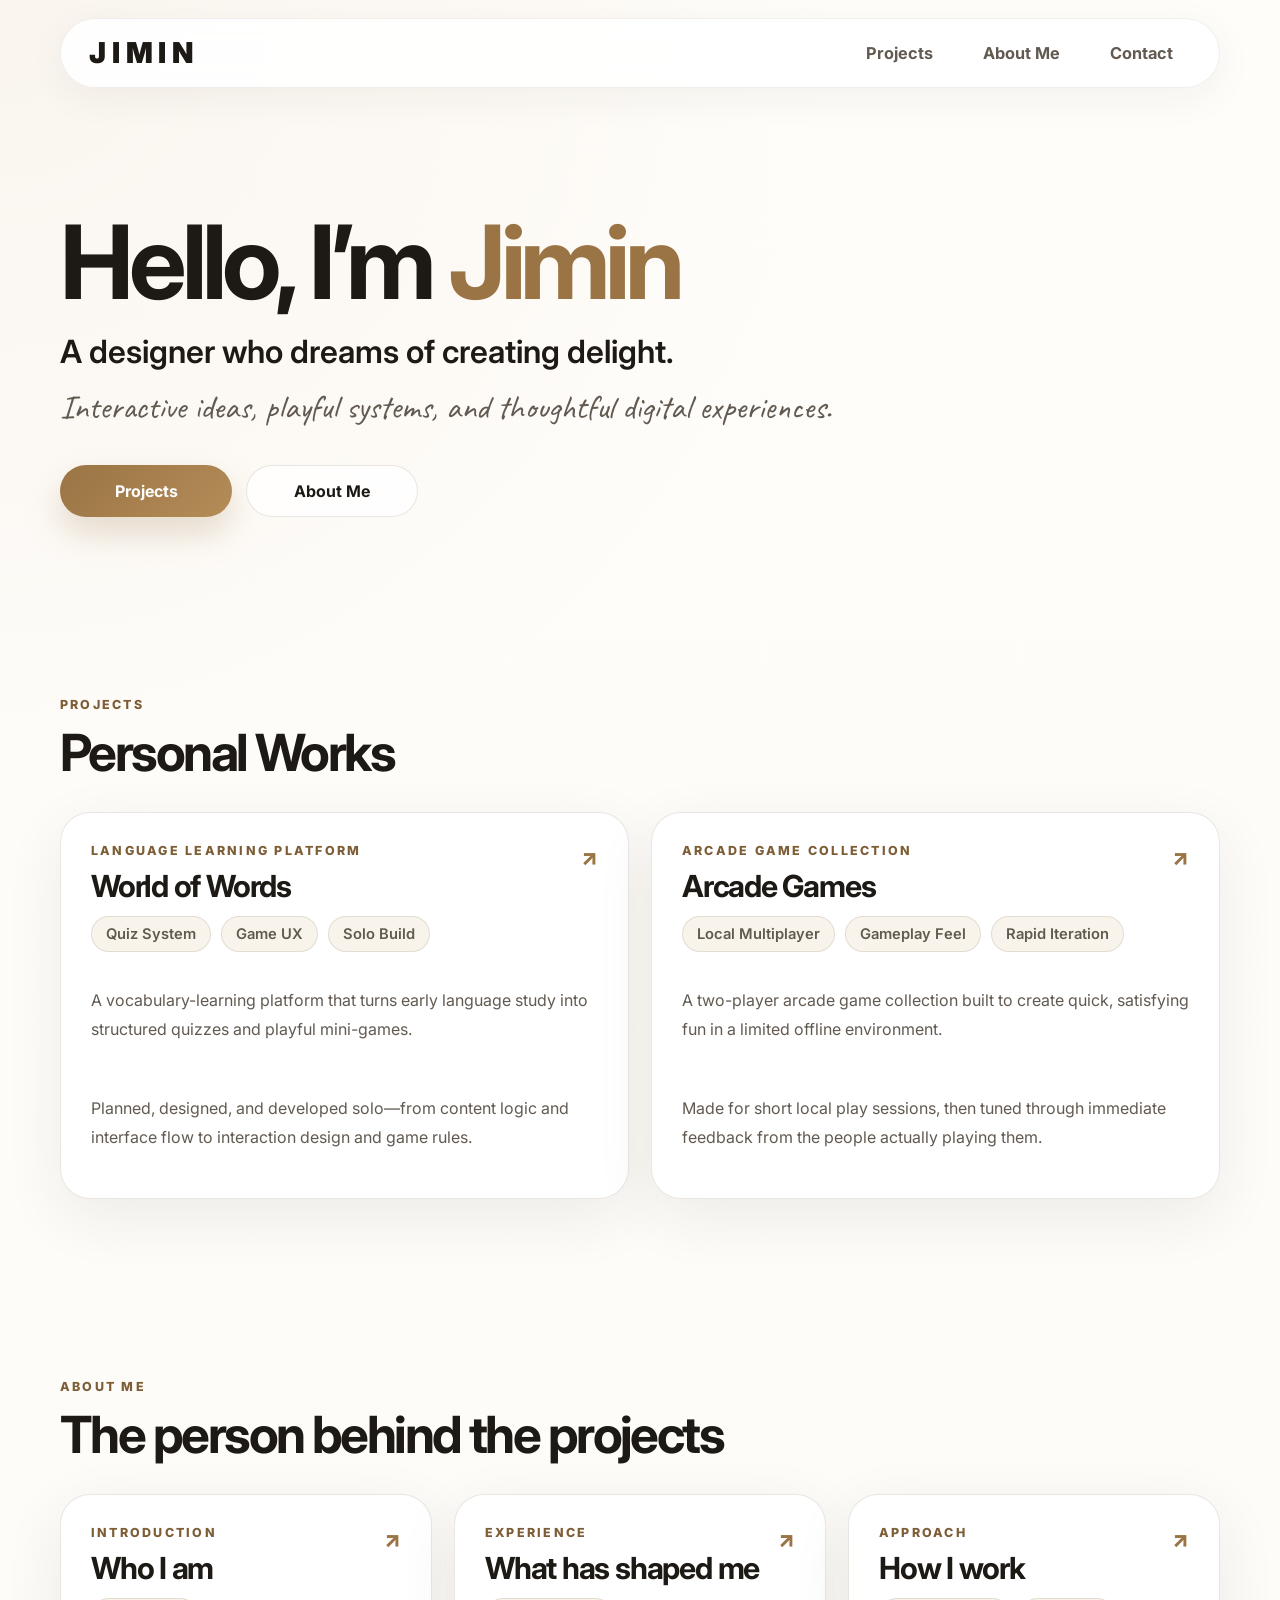
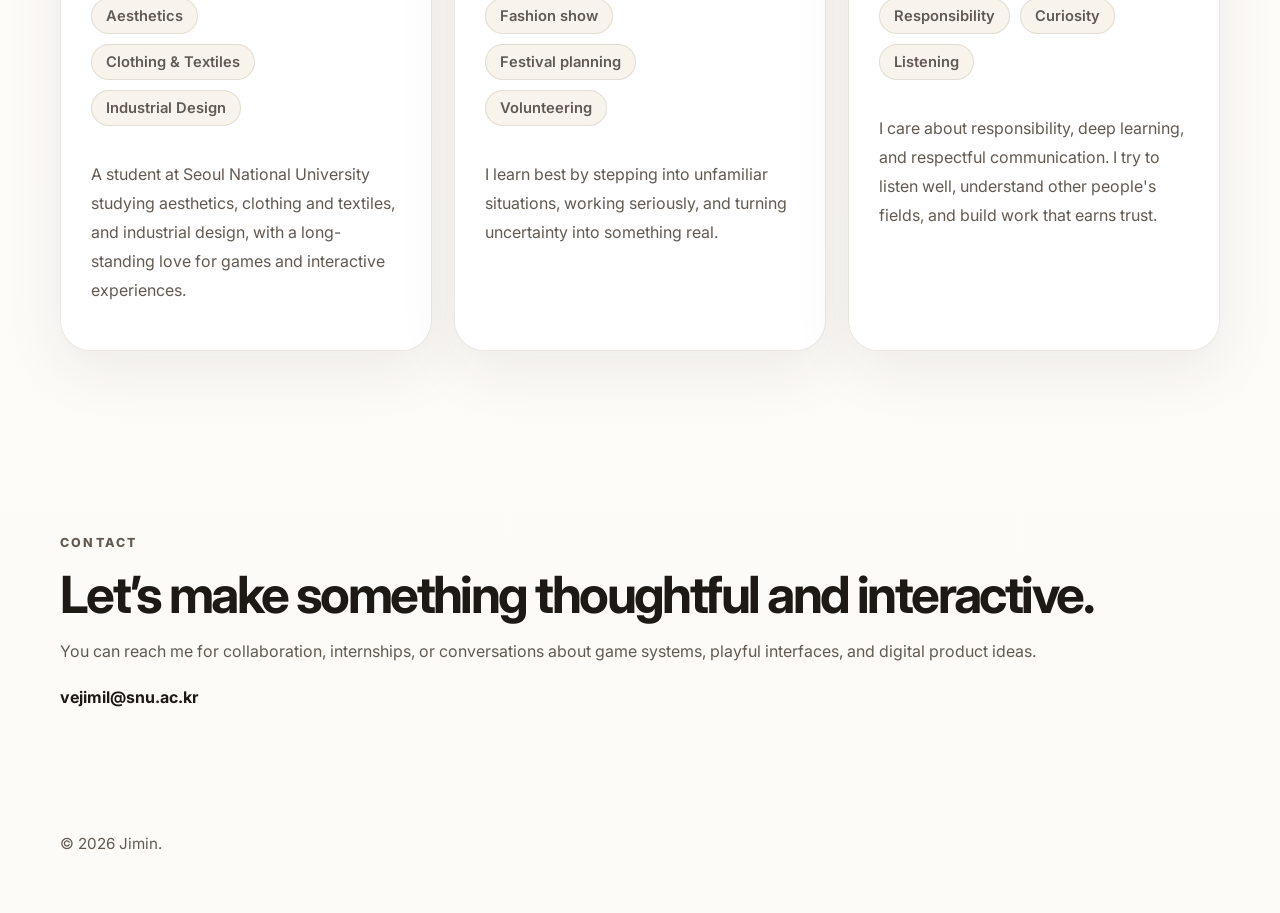
==== index.html @ 6d71c791 "UI 변경" ====
<!DOCTYPE html>
<html lang="en">
<head>
  <meta charset="UTF-8" />
  <meta name="viewport" content="width=device-width, initial-scale=1.0" />
  <title>Jimin — Portfolio</title>
  <meta
    name="description"
    content="Jimin's portfolio — interactive projects, arcade games, and thoughtful digital experiences."
  />
  <link rel="preconnect" href="https://fonts.googleapis.com">
  <link rel="preconnect" href="https://fonts.gstatic.com" crossorigin>
  <link href="https://fonts.googleapis.com/css2?family=Caveat:wght@500;700&family=Inter:wght@400;500;600;700;800;900&display=swap" rel="stylesheet">
  <link rel="stylesheet" href="style.css" />
</head>
<body data-page="home">
  <div class="page-shell">
    <header class="site-header">
      <a href="index.html" class="brand" aria-label="Go to home">
        <span class="brand-word">JIMIN</span>
      </a>

      <nav class="main-nav" aria-label="Primary navigation">
        <a href="#projects">Projects</a>
        <a href="#about">About Me</a>
        <a href="#contact">Contact</a>
      </nav>

      <button class="menu-toggle" type="button" aria-expanded="false" aria-label="Open menu">
        <span></span><span></span><span></span>
      </button>
    </header>

    <main>
      <section class="hero section reveal">
        <h1>Hello, I’m <span class="name-accent">Jimin</span></h1>
        <p class="hero-role">A designer who dreams of creating delight.</p>
        <p class="hero-script">Interactive ideas, playful systems, and thoughtful digital experiences.</p>

        <div class="hero-actions">
          <a class="btn btn-primary" href="#projects">Projects</a>
          <a class="btn btn-secondary" href="about.html">About Me</a>
        </div>
      </section>

      <section id="projects" class="section reveal">
        <div class="section-head compact-head">
          <div>
            <p class="section-label">PROJECTS</p>
            <h2>Personal Works</h2>
          </div>
        </div>

        <div id="projects-grid" class="projects-grid" aria-live="polite"></div>
      </section>

      <section id="about" class="section reveal">
        <div class="section-head compact-head">
          <div>
            <p class="section-label">ABOUT ME</p>
            <h2>The person behind the projects</h2>
          </div>
        </div>

        <div id="about-preview" class="about-preview" aria-live="polite"></div>

      </section>

      <section id="contact" class="section contact-section reveal">
        <p class="section-label">CONTACT</p>
        <h2>Let’s make something thoughtful and interactive.</h2>
        <p>
          You can reach me for collaboration, internships, or conversations about game systems,
          playful interfaces, and digital product ideas.
        </p>
        <div class="contact-links">
          <a href="mailto:your-email@example.com">vejimil@snu.ac.kr</a>
        </div>
      </section>
    </main>

    <footer class="site-footer">
      <p>© <span id="year"></span> Jimin.</p>
    </footer>
  </div>

  <script src="script.js"></script>
</body>
</html>
---- style.css ----
:root {
  --bg: #fcfbf8;
  --panel: #ffffff;
  --panel-soft: #f8f4ec;
  --text: #1d1a16;
  --muted: #625a51;
  --line: rgba(72, 55, 31, 0.12);
  --line-strong: rgba(72, 55, 31, 0.2);
  --accent: #9a7444;
  --accent-deep: #7d5d35;
  --accent-soft: #e9dcc7;
  --shadow: 0 18px 60px rgba(48, 36, 20, 0.08);
  --radius-lg: 28px;
  --radius-md: 20px;
  --radius-sm: 14px;
  --max-width: 1160px;
}

* {
  box-sizing: border-box;
}

html {
  scroll-behavior: smooth;
}

body {
  margin: 0;
  font-family: "Inter", system-ui, -apple-system, BlinkMacSystemFont, "Segoe UI", sans-serif;
  background:
    radial-gradient(circle at top left, rgba(187, 150, 98, 0.08), transparent 30%),
    linear-gradient(180deg, #fffdfa 0%, var(--bg) 100%);
  color: var(--text);
}

body.menu-open {
  overflow: hidden;
}

img {
  max-width: 100%;
  display: block;
}

button,
a {
  -webkit-tap-highlight-color: transparent;
}

.page-shell {
  width: min(calc(100% - 32px), var(--max-width));
  margin: 0 auto;
}

.site-header {
  position: sticky;
  top: 14px;
  z-index: 30;
  display: flex;
  align-items: center;
  justify-content: space-between;
  gap: 24px;
  margin-top: 18px;
  padding: 12px 28px;
  border: 1px solid rgba(72, 55, 31, 0.08);
  border-radius: 999px;
  background: rgba(255, 255, 255, 0.88);
  backdrop-filter: blur(14px);
  box-shadow: 0 10px 40px rgba(40, 31, 20, 0.05);
}

.brand,
.main-nav a,
.contact-links a,
.btn,
.project-card,
.text-link {
  text-decoration: none;
}

.brand {
  position: relative;
  display: inline-flex;
  align-items: center;
  color: var(--text);
}

.brand-word {
  position: relative;
  display: inline-block;
  font-size: clamp(1.42rem, 2.25vw, 1.92rem);
  font-weight: 900;
  letter-spacing: 0.2em;
  line-height: 1;
}


.main-nav {
  display: flex;
  gap: 14px;
}

.main-nav a {
  padding: 12px 18px;
  border-radius: 999px;
  color: var(--muted);
  font-size: 1.02rem;
  font-weight: 700;
  transition: color 0.2s ease, background 0.2s ease, transform 0.2s ease;
}

.main-nav a:hover,
.main-nav a:focus-visible,
.contact-links a:hover,
.contact-links a:focus-visible,
.text-link:hover,
.text-link:focus-visible {
  color: var(--accent-deep);
}

.main-nav a:hover,
.main-nav a:focus-visible {
  background: rgba(233, 220, 199, 0.45);
  transform: translateY(-1px);
}

.menu-toggle {
  display: none;
  border: 0;
  background: transparent;
  padding: 0;
  cursor: pointer;
}

.menu-toggle span {
  display: block;
  width: 24px;
  height: 2px;
  background: var(--text);
  margin: 5px 0;
  border-radius: 999px;
}

.section {
  padding: 84px 0;
}

.hero {
  padding-top: 108px;
}

.section-label,
.detail-kicker,
.card-label,
.preview-label,
.section-chip {
  color: var(--accent-deep);
  font-size: 0.78rem;
  font-weight: 800;
  letter-spacing: 0.18em;
  text-transform: uppercase;
}

.hero h1,
.section h2,
.detail-hero h1 {
  margin: 14px 0 0;
  line-height: 1.02;
  letter-spacing: -0.05em;
}

.hero h1,
.detail-hero h1 {
  max-width: 980px;
  font-size: clamp(3.8rem, 8vw, 7rem);
}

.name-accent {
  color: var(--accent);
}

.hero-role,
.detail-subtitle {
  margin: 18px 0 0;
  font-size: clamp(1.3rem, 2.7vw, 2rem);
  font-weight: 600;
  color: var(--text);
}

.hero-script {
  max-width: 780px;
  margin: 14px 0 0;
  color: var(--muted);
  font-family: "Caveat", cursive;
  font-size: clamp(1.5rem, 3vw, 2.1rem);
  line-height: 1.35;
}

.hero-actions,
.section-actions,
.detail-actions {
  display: flex;
  flex-wrap: wrap;
  gap: 14px;
  margin-top: 34px;
}

.btn,
.project-card {
  transition: transform 0.18s ease, box-shadow 0.18s ease, border-color 0.18s ease, background 0.18s ease;
}

.btn {
  display: inline-flex;
  align-items: center;
  justify-content: center;
  min-width: 172px;
  padding: 15px 22px;
  border-radius: 999px;
  font-weight: 700;
}

.btn:hover,
.btn:focus-visible,
.project-card:hover,
.project-card:focus-visible {
  transform: translateY(-2px);
}

.btn-primary {
  color: #fff;
  background: linear-gradient(135deg, var(--accent) 0%, #b48c58 100%);
  box-shadow: 0 16px 34px rgba(154, 116, 68, 0.24);
}

.btn-secondary {
  color: var(--text);
  background: rgba(255, 255, 255, 0.8);
  border: 1px solid var(--line);
}

.section-head {
  display: grid;
  grid-template-columns: minmax(0, 1.1fr) minmax(280px, 0.9fr);
  gap: 28px;
  align-items: end;
  margin-bottom: 34px;
}

.compact-head {
  grid-template-columns: 1fr;
}

.about-head {
  margin-bottom: 24px;
}

.section h2 {
  font-size: clamp(2rem, 4vw, 3.4rem);
}

.section-summary,
.contact-section p,
.project-copy,
.project-caption,
.preview-copy,
.detail-summary,
.detail-block p,
.detail-block li,
.detail-intro,
.note-text {
  color: var(--muted);
  line-height: 1.8;
}

.projects-grid {
  display: grid;
  grid-template-columns: repeat(2, minmax(0, 1fr));
  gap: 22px;
}

.project-card {
  display: flex;
  flex-direction: column;
  gap: 18px;
  padding: 30px;
  border: 1px solid var(--line);
  border-radius: 30px;
  background: rgba(255, 255, 255, 0.9);
  color: inherit;
  box-shadow: var(--shadow);
}

.project-card:hover,
.project-card:focus-visible {
  border-color: rgba(154, 116, 68, 0.32);
  box-shadow: 0 20px 46px rgba(48, 36, 20, 0.1);
}

.about-card {
  min-height: 100%;
}

.card-top,
.preview-card-top {
  display: flex;
  align-items: flex-start;
  justify-content: space-between;
  gap: 16px;
}

.card-heading {
  display: grid;
  gap: 10px;
}

.project-card h3,
.preview-card h3,
.detail-block h2,
.detail-block h3,
.info-panel h3,
.empty-state h2 {
  margin: 0;
}

.project-card h3,
.preview-card h3 {
  font-size: 1.9rem;
  letter-spacing: -0.04em;
}

.card-arrow {
  flex-shrink: 0;
  color: var(--accent);
  font-size: 1.4rem;
  font-weight: 800;
}

.project-meta,
.project-tags,
.preview-points,
.detail-tags,
.link-row {
  display: flex;
  flex-wrap: wrap;
  gap: 10px;
}

.project-meta-inline {
  margin-top: 2px;
}

.project-meta span,
.project-tags span,
.detail-tags span,
.section-chip {
  display: inline-flex;
  align-items: center;
  min-height: 34px;
  padding: 8px 14px;
  border-radius: 999px;
  border: 1px solid var(--line);
  background: var(--panel-soft);
  font-size: 0.92rem;
  font-weight: 600;
  color: var(--muted);
}

.about-preview {
  display: grid;
  grid-template-columns: repeat(3, minmax(0, 1fr));
  gap: 22px;
}

.preview-card,
.detail-block,
.info-panel,
.empty-state {
  border: 1px solid var(--line);
  border-radius: 26px;
  background: rgba(255, 255, 255, 0.9);
  box-shadow: var(--shadow);
}

.preview-card {
  padding: 26px;
}

.preview-card h3 {
  margin-top: 10px;
  font-size: 1.3rem;
  letter-spacing: -0.03em;
}

.preview-points {
  margin-top: 18px;
}

.contact-section {
  padding-bottom: 112px;
}

.contact-links {
  display: flex;
  flex-wrap: wrap;
  gap: 20px;
  margin-top: 22px;
}

.contact-links a,
.text-link {
  font-weight: 700;
  color: var(--text);
}

.site-footer {
  padding: 0 0 44px;
  color: var(--muted);
  font-size: 0.95rem;
}

.detail-page-root {
  padding: 54px 0 112px;
}

.back-link {
  display: inline-flex;
  align-items: center;
  gap: 8px;
  color: var(--muted);
  font-weight: 700;
  text-decoration: none;
}

.detail-page {
  display: grid;
  gap: 30px;
}

.detail-hero {
  display: grid;
  gap: 16px;
  padding-top: 18px;
}

.detail-summary {
  max-width: 860px;
  margin: 0;
  font-size: 1.05rem;
}

.detail-layout {
  display: grid;
  grid-template-columns: minmax(0, 1.2fr) minmax(280px, 0.8fr);
  gap: 24px;
  align-items: start;
}

.detail-content {
  display: grid;
  gap: 20px;
}

.detail-block,
.info-panel,
.empty-state {
  padding: 28px;
}

.detail-block h2,
.info-panel h3,
.empty-state h2 {
  font-size: 1.45rem;
  letter-spacing: -0.03em;
  margin-bottom: 14px;
}

.detail-block ul,
.info-panel ul {
  margin: 0;
  padding-left: 20px;
}

.detail-block li,
.info-panel li {
  margin-top: 10px;
}

.info-stack {
  display: grid;
  gap: 18px;
}

.link-row a {
  display: inline-flex;
  align-items: center;
  justify-content: center;
  min-height: 42px;
  padding: 10px 16px;
  border-radius: 999px;
  background: var(--panel-soft);
  border: 1px solid var(--line);
  color: var(--text);
  font-weight: 700;
  text-decoration: none;
}

.link-row a:hover,
.link-row a:focus-visible {
  border-color: rgba(154, 116, 68, 0.32);
  color: var(--accent-deep);
}

.media-grid {
  display: grid;
  grid-template-columns: repeat(2, minmax(0, 1fr));
  gap: 18px;
}

.media-card {
  margin: 0;
  overflow: hidden;
  border: 1px solid var(--line);
  border-radius: 22px;
  background: rgba(255, 255, 255, 0.95);
}

.media-card img {
  display: block;
  width: 100%;
  aspect-ratio: 16 / 9;
  object-fit: cover;
}

.media-card.is-portrait img {
  aspect-ratio: auto;
  height: auto;
  object-fit: cover;
  background: transparent;
}

.media-copy {
  padding: 16px 18px 18px;
}

.media-copy h4 {
  margin: 0;
  font-size: 1.02rem;
  letter-spacing: -0.02em;
}

.media-copy p {
  margin: 8px 0 0;
  color: var(--muted);
  line-height: 1.7;
}

.reveal {
  opacity: 0;
  transform: translateY(24px);
  transition: opacity 0.6s ease, transform 0.6s ease;
}

.reveal.is-visible {
  opacity: 1;
  transform: translateY(0);
}

@media (max-width: 900px) {
  .section-head,
  .detail-layout,
  .about-preview,
  .projects-grid,
  .media-grid {
    grid-template-columns: 1fr;
  }
}

@media (max-width: 760px) {
  .page-shell {
    width: min(calc(100% - 20px), var(--max-width));
  }

  .site-header {
    padding: 15px 20px;
    gap: 12px;
  }

  .menu-toggle {
    display: inline-block;
  }

  .main-nav {
    position: absolute;
    left: 0;
    right: 0;
    top: calc(100% + 10px);
    display: none;
    flex-direction: column;
    gap: 6px;
    padding: 14px;
    border-radius: 22px;
    border: 1px solid var(--line);
    background: rgba(255, 255, 255, 0.98);
    box-shadow: var(--shadow);
  }

  .main-nav.is-open {
    display: flex;
  }

  .main-nav a {
    width: 100%;
    padding: 12px 14px;
  }

  .section {
    padding: 64px 0;
  }

  .hero {
    padding-top: 82px;
  }

  .project-card,
  .preview-card,
  .detail-block,
  .info-panel,
  .empty-state {
    padding: 22px;
    border-radius: 22px;
  }

  .hero-actions,
  .section-actions,
  .detail-actions,
  .contact-links {
    flex-direction: column;
    align-items: stretch;
  }

  .btn {
    width: 100%;
  }

  .brand-word {
    letter-spacing: 0.16em;
  }
}


.section-media {
  margin: 18px 0 18px;
  overflow: hidden;
  border: 1px solid var(--line);
  border-radius: 20px;
  background: #0f0f0f;
}

.section-video {
  display: block;
  width: 100%;
  height: auto;
  object-fit: contain;
  background: #000;
}

.section-actions-inline {
  display: flex;
  flex-wrap: wrap;
  gap: 12px;
  margin-top: 20px;
}

.game-page {
  padding: 32px 0 84px;
}

.game-page-shell {
  display: grid;
  gap: 24px;
}

.game-topbar {
  display: flex;
  flex-wrap: wrap;
  align-items: center;
  justify-content: space-between;
  gap: 18px;
  padding: 24px 28px;
  border: 1px solid var(--line);
  border-radius: var(--radius-lg);
  background: rgba(255, 255, 255, 0.9);
  box-shadow: var(--shadow);
}

.game-kicker {
  display: block;
  margin-bottom: 8px;
  color: var(--accent-deep);
  font-size: 0.78rem;
  font-weight: 800;
  letter-spacing: 0.18em;
  text-transform: uppercase;
}

.game-topbar h1 {
  margin: 0;
  font-size: clamp(2.2rem, 4vw, 3.4rem);
  line-height: 1;
  letter-spacing: -0.04em;
}

.game-topbar p {
  max-width: 680px;
  margin: 10px 0 0;
  color: var(--muted);
}

.game-actions {
  display: flex;
  flex-wrap: wrap;
  gap: 12px;
}

.game-layout {
  display: grid;
  grid-template-columns: minmax(0, 1.45fr) minmax(280px, 0.55fr);
  gap: 24px;
  align-items: start;
}

.game-canvas-card,
.game-info-card {
  padding: 22px;
  border: 1px solid var(--line);
  border-radius: var(--radius-lg);
  background: rgba(255, 255, 255, 0.92);
  box-shadow: var(--shadow);
}

.game-canvas-wrap {
  overflow: hidden;
  border-radius: 22px;
  background: #08090c;
}

.game-canvas {
  display: block;
  width: 100%;
  height: auto;
  background: #08090c;
}

.game-subtitle {
  margin: 0 0 14px;
  color: var(--muted);
}

.game-info-card h2,
.game-canvas-card h2 {
  margin: 0 0 16px;
  font-size: 1.15rem;
}

.game-info-card h3 {
  margin: 22px 0 10px;
  font-size: 0.95rem;
}

.game-info-card p,
.game-info-card li,
.game-note {
  color: var(--muted);
}

.game-info-card ul {
  margin: 0;
  padding-left: 18px;
}

.control-grid {
  display: grid;
  gap: 12px;
}

.control-card {
  padding: 14px 16px;
  border: 1px solid var(--line);
  border-radius: var(--radius-md);
  background: var(--panel-soft);
}

.control-card strong {
  display: block;
  margin-bottom: 6px;
}

.control-card p {
  margin: 0;
}

.game-note {
  margin: 16px 0 0;
  line-height: 1.65;
}

.inline-key {
  display: inline-flex;
  align-items: center;
  justify-content: center;
  min-width: 34px;
  padding: 6px 10px;
  border: 1px solid var(--line-strong);
  border-bottom-width: 3px;
  border-radius: 12px;
  background: #fff;
  color: var(--text);
  font-size: 0.88rem;
  font-weight: 800;
}

@media (max-width: 980px) {
  .game-layout {
    grid-template-columns: 1fr;
  }
}

@media (max-width: 720px) {
  .game-topbar,
  .game-canvas-card,
  .game-info-card {
    padding: 18px;
    border-radius: 22px;
  }

  .game-actions {
    width: 100%;
  }

  .game-actions .btn {
    flex: 1 1 180px;
  }
}
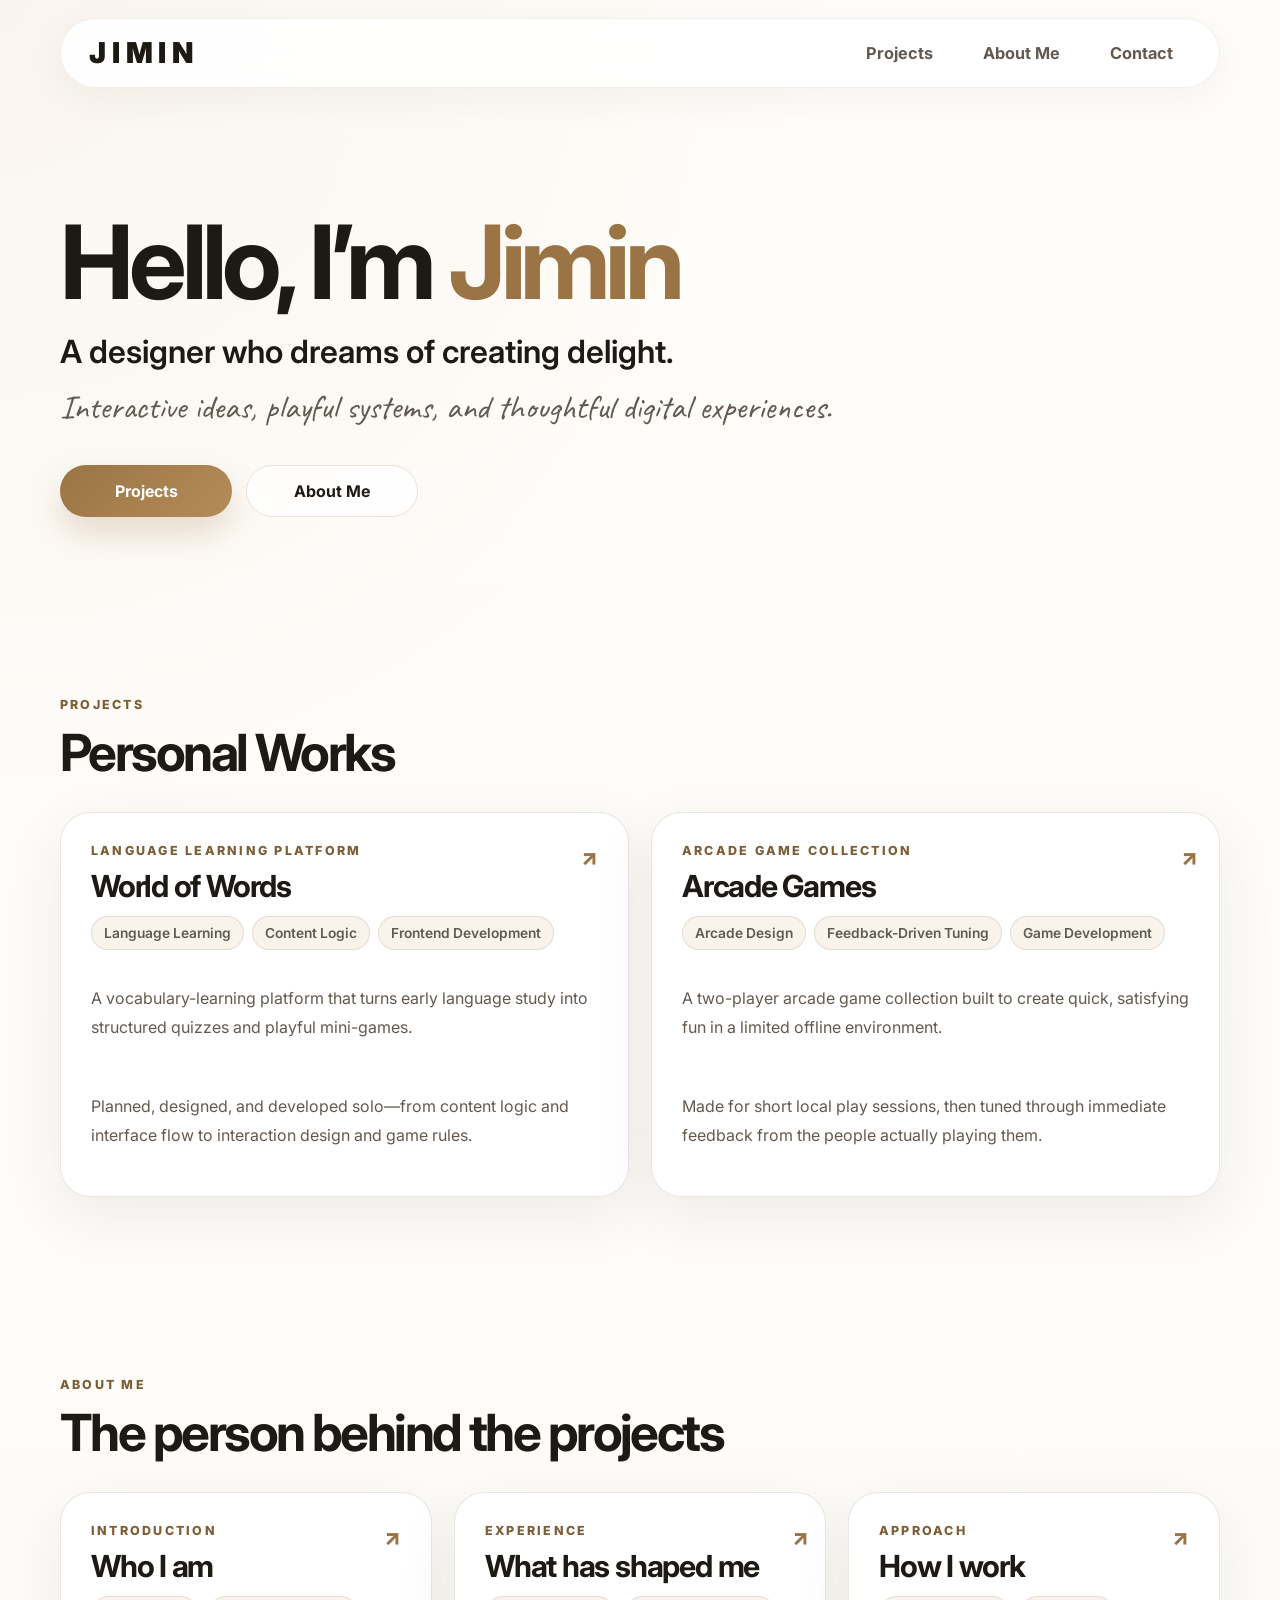
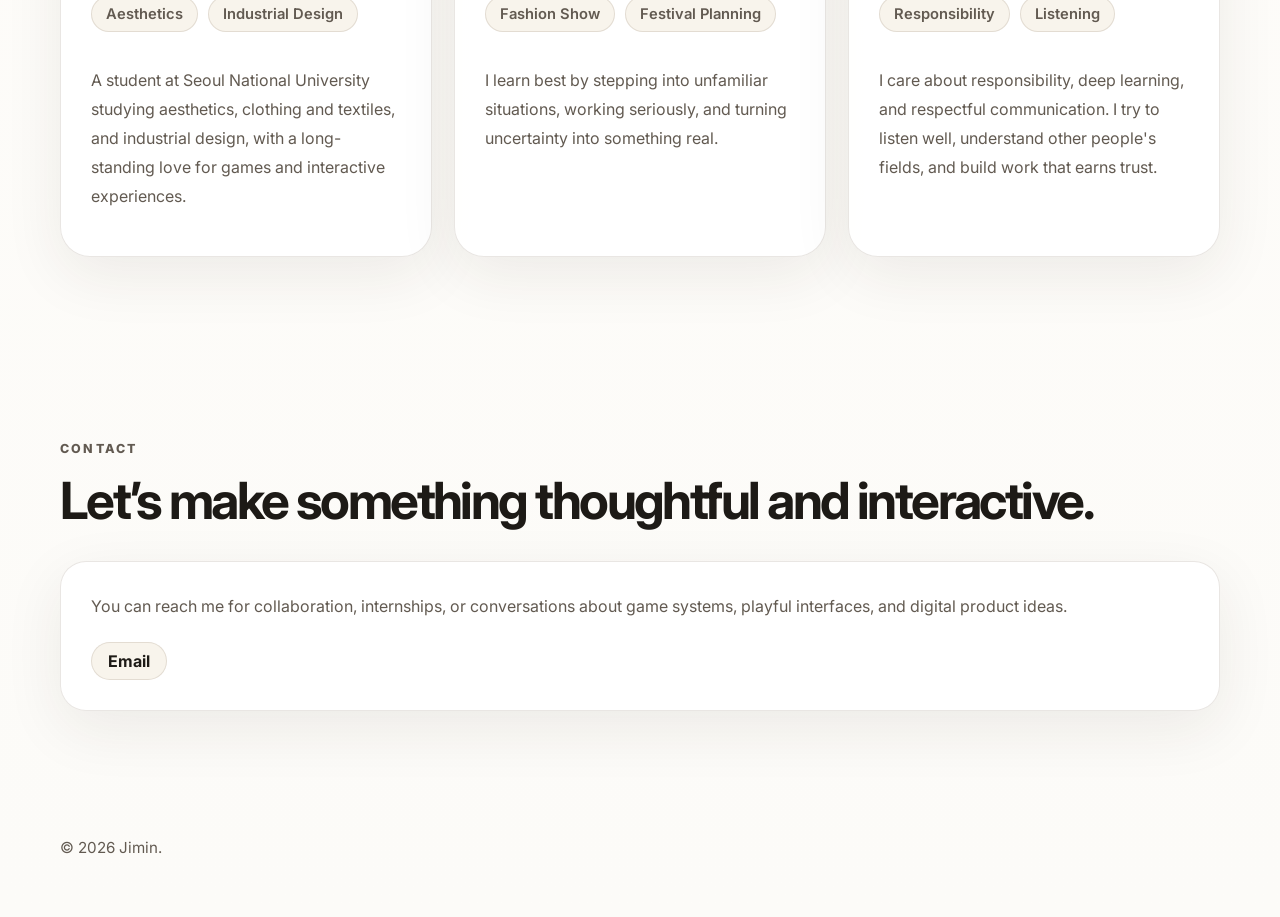
==== commit bf394cce: "ㅕㅑ 럍" ====
--- a/index.html
+++ b/index.html
@@ -67,14 +67,21 @@
       </section>
 
       <section id="contact" class="section contact-section reveal">
-        <p class="section-label">CONTACT</p>
-        <h2>Let’s make something thoughtful and interactive.</h2>
-        <p>
-          You can reach me for collaboration, internships, or conversations about game systems,
-          playful interfaces, and digital product ideas.
-        </p>
-        <div class="contact-links">
-          <a href="mailto:your-email@example.com">vejimil@snu.ac.kr</a>
+        <div class="section-head compact-head">
+          <div>
+            <p class="section-label">CONTACT</p>
+            <h2>Let’s make something thoughtful and interactive.</h2>
+          </div>
+        </div>
+
+        <div class="contact-card">
+          <p>
+            You can reach me for collaboration, internships, or conversations about game systems,
+            playful interfaces, and digital product ideas.
+          </p>
+          <div class="contact-links project-meta">
+            <a class="contact-chip" href="mailto:vejimil@snu.ac.kr" aria-label="Email Jimin">Email</a>
+          </div>
         </div>
       </section>
     </main>
--- a/style.css
+++ b/style.css
@@ -350,6 +350,25 @@
   margin-top: 2px;
 }
 
+.project-card:not(.about-card) .project-meta-inline {
+  flex-wrap: nowrap;
+  gap: 8px;
+}
+
+.project-card:not(.about-card) .project-meta-inline span {
+  white-space: nowrap;
+  padding-inline: 12px;
+  font-size: 0.86rem;
+}
+
+.about-card .project-meta-inline {
+  flex-wrap: nowrap;
+}
+
+.about-card .project-meta-inline span {
+  white-space: nowrap;
+}
+
 .project-meta span,
 .project-tags span,
 .detail-tags span,
@@ -375,7 +394,8 @@
 .preview-card,
 .detail-block,
 .info-panel,
-.empty-state {
+.empty-state,
+.contact-card {
   border: 1px solid var(--line);
   border-radius: 26px;
   background: rgba(255, 255, 255, 0.9);
@@ -400,10 +420,18 @@
   padding-bottom: 112px;
 }
 
+.contact-card {
+  padding: 30px;
+}
+
+.contact-card p {
+  margin: 0;
+}
+
 .contact-links {
   display: flex;
   flex-wrap: wrap;
-  gap: 20px;
+  gap: 12px;
   margin-top: 22px;
 }
 
@@ -411,6 +439,27 @@
 .text-link {
   font-weight: 700;
   color: var(--text);
+}
+
+.contact-chip {
+  display: inline-flex;
+  align-items: center;
+  justify-content: center;
+  min-height: 34px;
+  padding: 8px 16px;
+  border-radius: 999px;
+  border: 1px solid var(--line);
+  background: var(--panel-soft);
+  color: var(--muted);
+  transition: transform 0.18s ease, border-color 0.18s ease, background 0.18s ease, color 0.18s ease;
+}
+
+.contact-chip:hover,
+.contact-chip:focus-visible {
+  transform: translateY(-1px);
+  border-color: rgba(154, 116, 68, 0.26);
+  background: rgba(233, 220, 199, 0.6);
+  color: var(--accent-deep);
 }
 
 .site-footer {
@@ -626,7 +675,8 @@
   .preview-card,
   .detail-block,
   .info-panel,
-  .empty-state {
+  .empty-state,
+  .contact-card {
     padding: 22px;
     border-radius: 22px;
   }
@@ -645,6 +695,14 @@
 
   .brand-word {
     letter-spacing: 0.16em;
+  }
+
+  .project-card:not(.about-card) .project-meta-inline {
+    flex-wrap: wrap;
+  }
+
+  .about-card .project-meta-inline {
+    flex-wrap: wrap;
   }
 }
 
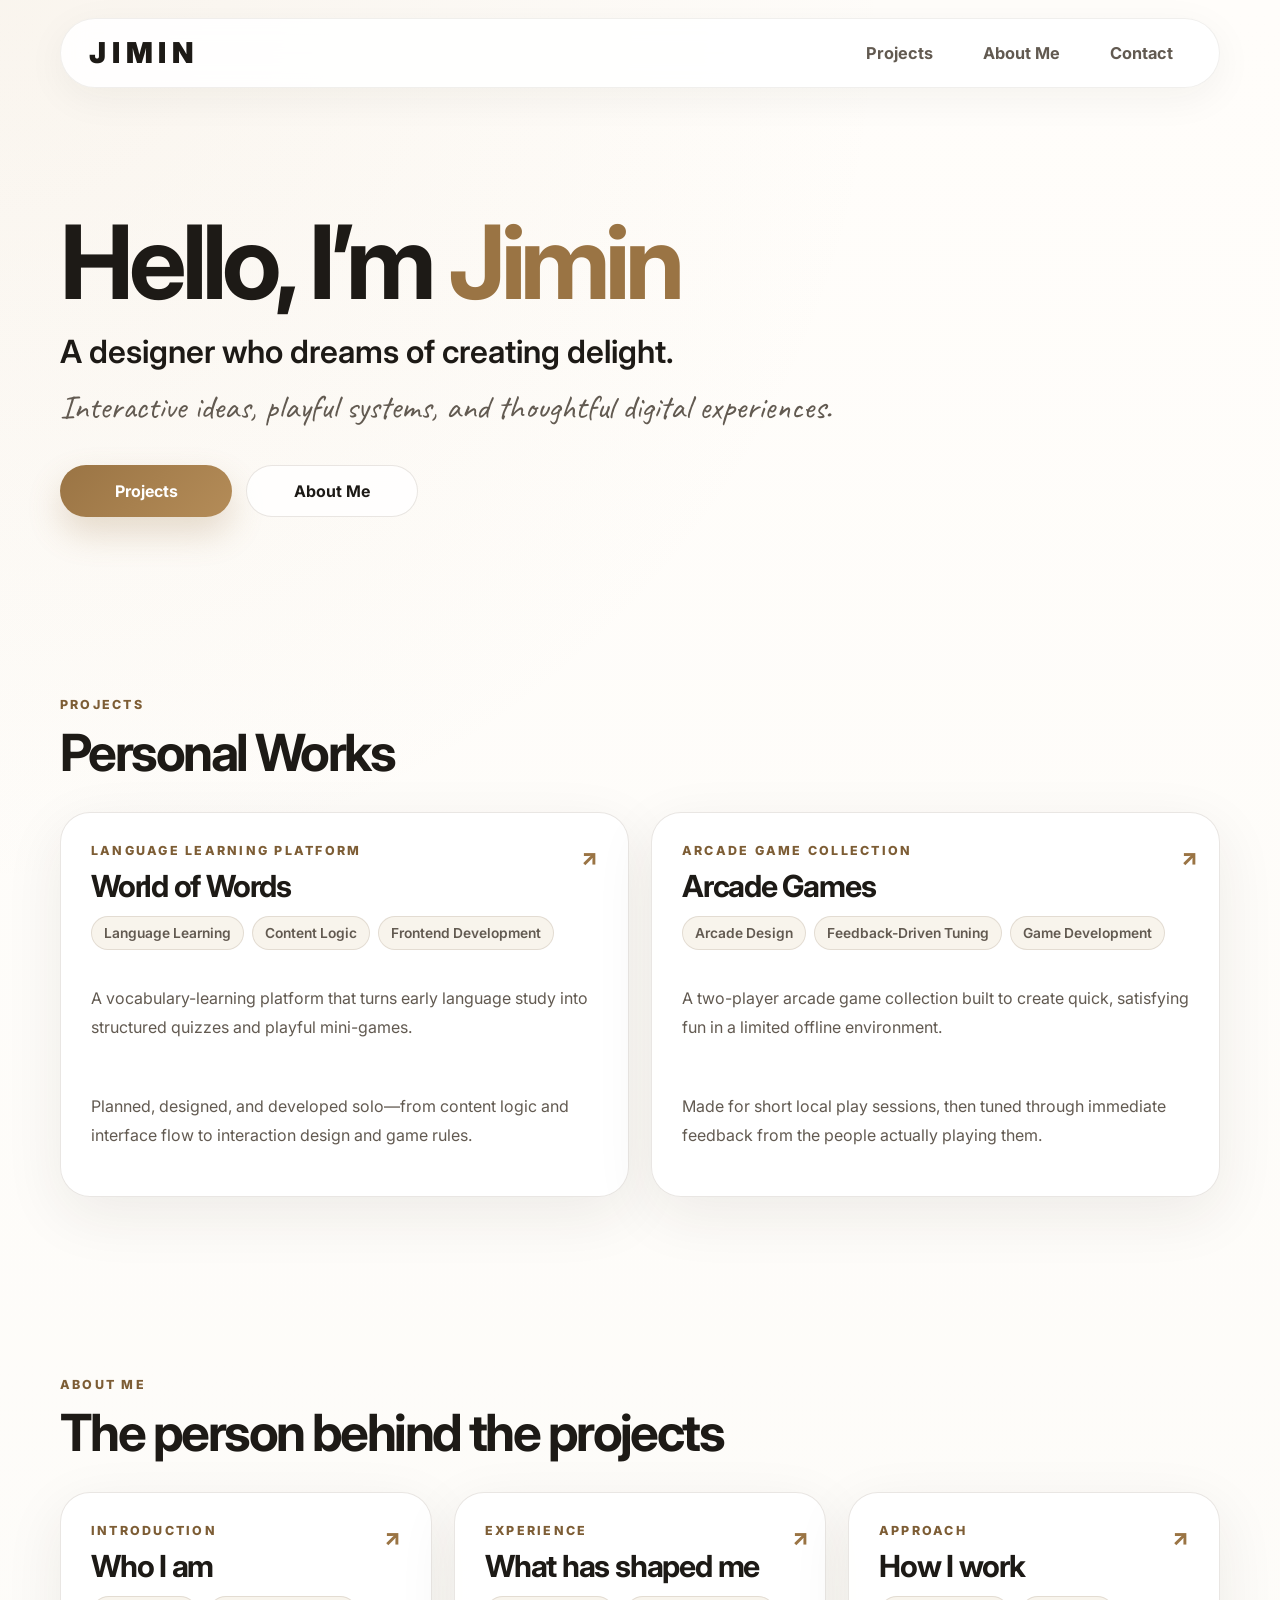
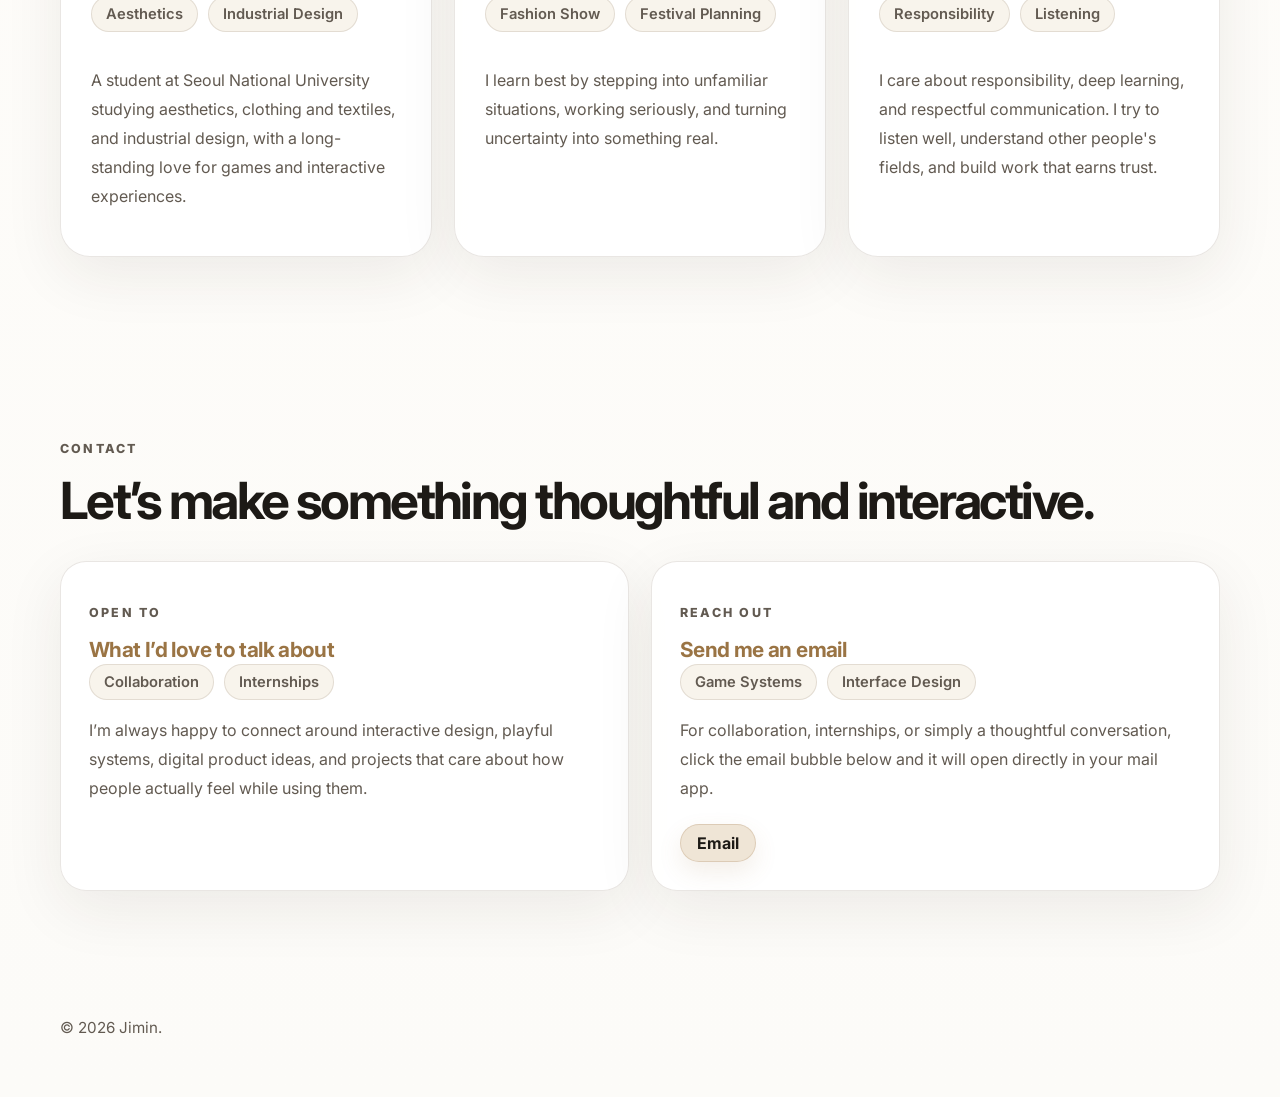
==== commit 5814caa0: "contact 수정" ====
--- a/index.html
+++ b/index.html
@@ -74,14 +74,41 @@
           </div>
         </div>
 
-        <div class="contact-card">
-          <p>
-            You can reach me for collaboration, internships, or conversations about game systems,
-            playful interfaces, and digital product ideas.
-          </p>
-          <div class="contact-links project-meta">
-            <a class="contact-chip" href="mailto:vejimil@snu.ac.kr" aria-label="Email Jimin">Email</a>
-          </div>
+        <div class="contact-grid">
+          <article class="preview-card contact-panel">
+            <div class="preview-card-top">
+              <div>
+                <p class="preview-label">Open To</p>
+                <h3>What I’d love to talk about</h3>
+              </div>
+            </div>
+            <div class="project-meta contact-meta-row">
+              <span>Collaboration</span>
+              <span>Internships</span>
+            </div>
+            <p class="preview-copy">
+              I’m always happy to connect around interactive design, playful systems, digital product ideas, and projects that care about how people actually feel while using them.
+            </p>
+          </article>
+
+          <article class="preview-card contact-panel">
+            <div class="preview-card-top">
+              <div>
+                <p class="preview-label">Reach Out</p>
+                <h3>Send me an email</h3>
+              </div>
+            </div>
+            <div class="project-meta contact-meta-row">
+              <span>Game Systems</span>
+              <span>Interface Design</span>
+            </div>
+            <p class="preview-copy">
+              For collaboration, internships, or simply a thoughtful conversation, click the email bubble below and it will open directly in your mail app.
+            </p>
+            <div class="contact-links">
+              <a class="contact-chip" href="mailto:vejimil@snu.ac.kr" aria-label="Email Jimin">Email</a>
+            </div>
+          </article>
         </div>
       </section>
     </main>
--- a/style.css
+++ b/style.css
@@ -420,6 +420,25 @@
   padding-bottom: 112px;
 }
 
+.contact-grid {
+  display: grid;
+  grid-template-columns: repeat(2, minmax(0, 1fr));
+  gap: 22px;
+}
+
+.contact-panel {
+  min-height: 100%;
+  padding: 28px;
+}
+
+.contact-panel h3 {
+  color: var(--accent);
+}
+
+.contact-meta-row {
+  margin-top: 2px;
+}
+
 .contact-card {
   padding: 30px;
 }
@@ -448,18 +467,20 @@
   min-height: 34px;
   padding: 8px 16px;
   border-radius: 999px;
-  border: 1px solid var(--line);
-  background: var(--panel-soft);
-  color: var(--muted);
-  transition: transform 0.18s ease, border-color 0.18s ease, background 0.18s ease, color 0.18s ease;
+  border: 1px solid rgba(154, 116, 68, 0.22);
+  background: rgba(233, 220, 199, 0.72);
+  color: var(--accent-deep);
+  box-shadow: 0 10px 24px rgba(154, 116, 68, 0.12);
+  transition: transform 0.18s ease, border-color 0.18s ease, background 0.18s ease, color 0.18s ease, box-shadow 0.18s ease;
 }
 
 .contact-chip:hover,
 .contact-chip:focus-visible {
   transform: translateY(-1px);
-  border-color: rgba(154, 116, 68, 0.26);
-  background: rgba(233, 220, 199, 0.6);
+  border-color: rgba(154, 116, 68, 0.34);
+  background: rgba(233, 220, 199, 0.9);
   color: var(--accent-deep);
+  box-shadow: 0 14px 28px rgba(154, 116, 68, 0.18);
 }
 
 .site-footer {
@@ -620,7 +641,8 @@
   .detail-layout,
   .about-preview,
   .projects-grid,
-  .media-grid {
+  .media-grid,
+  .contact-grid {
     grid-template-columns: 1fr;
   }
 }
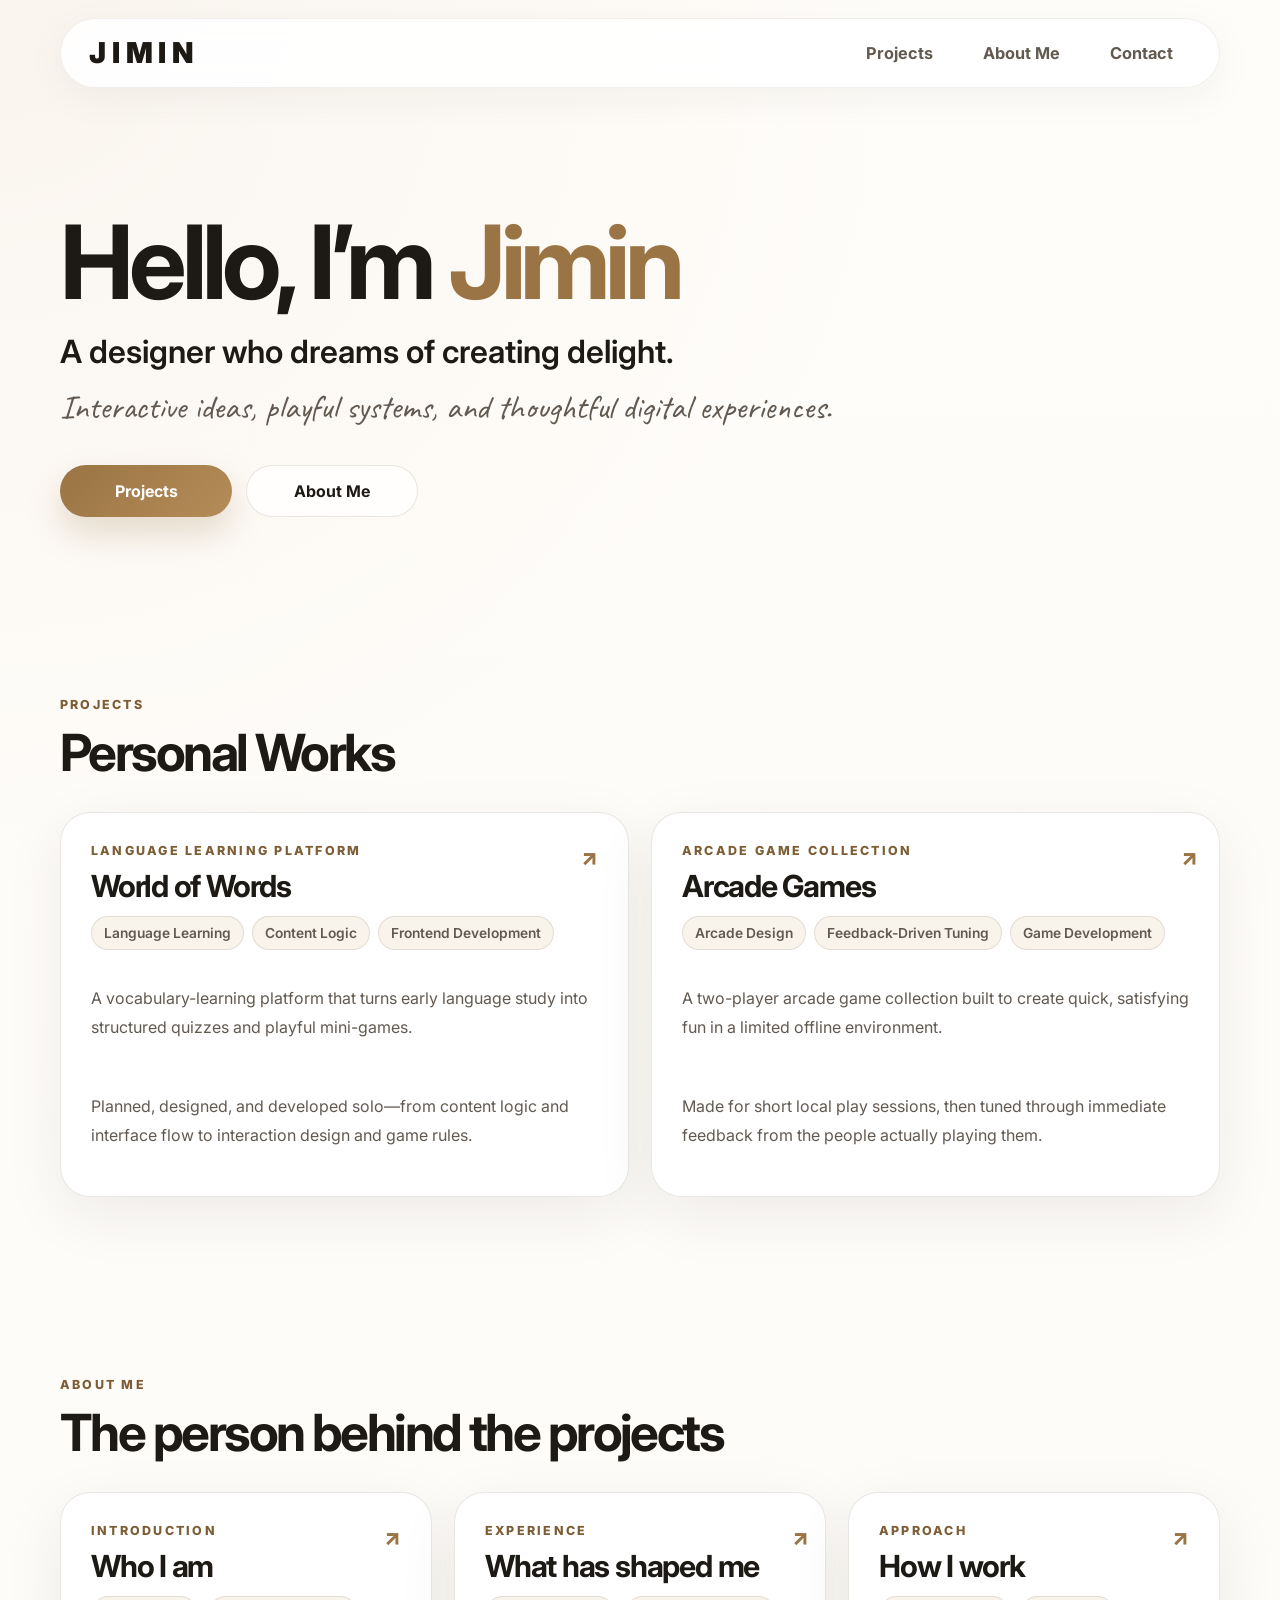
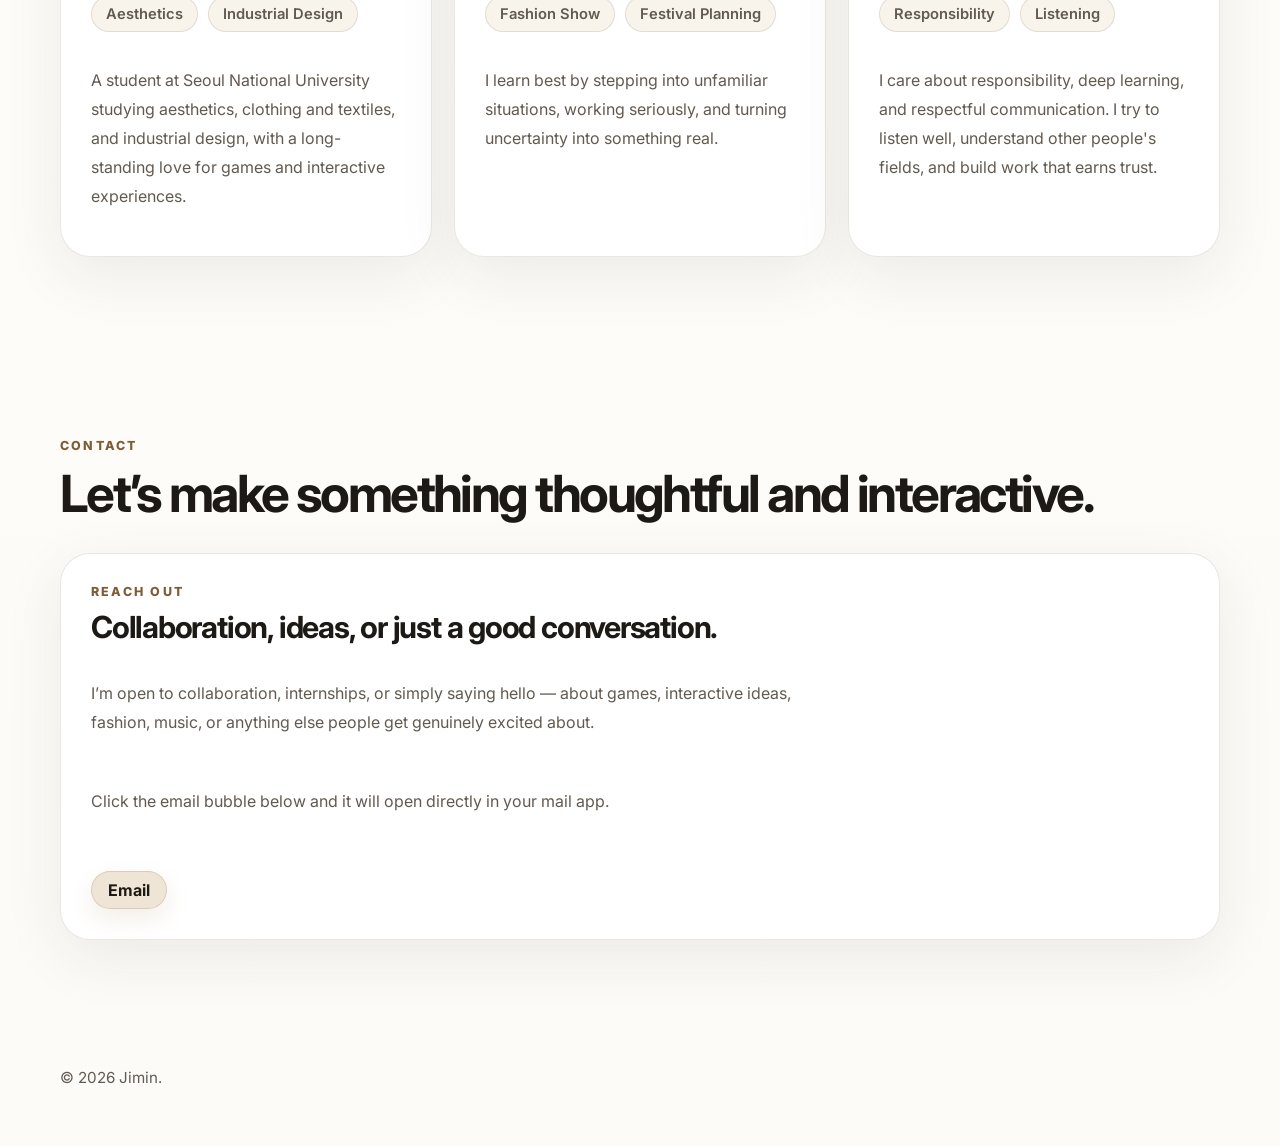
==== commit 794c5f2d: "contact 수정" ====
--- a/index.html
+++ b/index.html
@@ -75,35 +75,18 @@
         </div>
 
         <div class="contact-grid">
-          <article class="preview-card contact-panel">
-            <div class="preview-card-top">
-              <div>
-                <p class="preview-label">Open To</p>
-                <h3>What I’d love to talk about</h3>
+          <article class="project-card contact-panel contact-single-card">
+            <div class="card-top">
+              <div class="card-heading">
+                <span class="card-label">REACH OUT</span>
+                <h3>Collaboration, ideas, or just a good conversation.</h3>
               </div>
             </div>
-            <div class="project-meta contact-meta-row">
-              <span>Collaboration</span>
-              <span>Internships</span>
-            </div>
-            <p class="preview-copy">
-              I’m always happy to connect around interactive design, playful systems, digital product ideas, and projects that care about how people actually feel while using them.
+            <p class="project-copy">
+              I’m open to collaboration, internships, or simply saying hello — about games, interactive ideas, fashion, music, or anything else people get genuinely excited about.
             </p>
-          </article>
-
-          <article class="preview-card contact-panel">
-            <div class="preview-card-top">
-              <div>
-                <p class="preview-label">Reach Out</p>
-                <h3>Send me an email</h3>
-              </div>
-            </div>
-            <div class="project-meta contact-meta-row">
-              <span>Game Systems</span>
-              <span>Interface Design</span>
-            </div>
-            <p class="preview-copy">
-              For collaboration, internships, or simply a thoughtful conversation, click the email bubble below and it will open directly in your mail app.
+            <p class="project-caption">
+              Click the email bubble below and it will open directly in your mail app.
             </p>
             <div class="contact-links">
               <a class="contact-chip" href="mailto:vejimil@snu.ac.kr" aria-label="Email Jimin">Email</a>
--- a/style.css
+++ b/style.css
@@ -260,7 +260,6 @@
 }
 
 .section-summary,
-.contact-section p,
 .project-copy,
 .project-caption,
 .preview-copy,
@@ -422,17 +421,26 @@
 
 .contact-grid {
   display: grid;
-  grid-template-columns: repeat(2, minmax(0, 1fr));
+  grid-template-columns: 1fr;
   gap: 22px;
 }
 
 .contact-panel {
   min-height: 100%;
-  padding: 28px;
+  padding: 30px;
 }
 
 .contact-panel h3 {
-  color: var(--accent);
+  color: var(--text);
+}
+
+.contact-single-card .project-copy,
+.contact-single-card .project-caption {
+  max-width: 760px;
+}
+
+.contact-section .section-label {
+  color: var(--accent-deep);
 }
 
 .contact-meta-row {
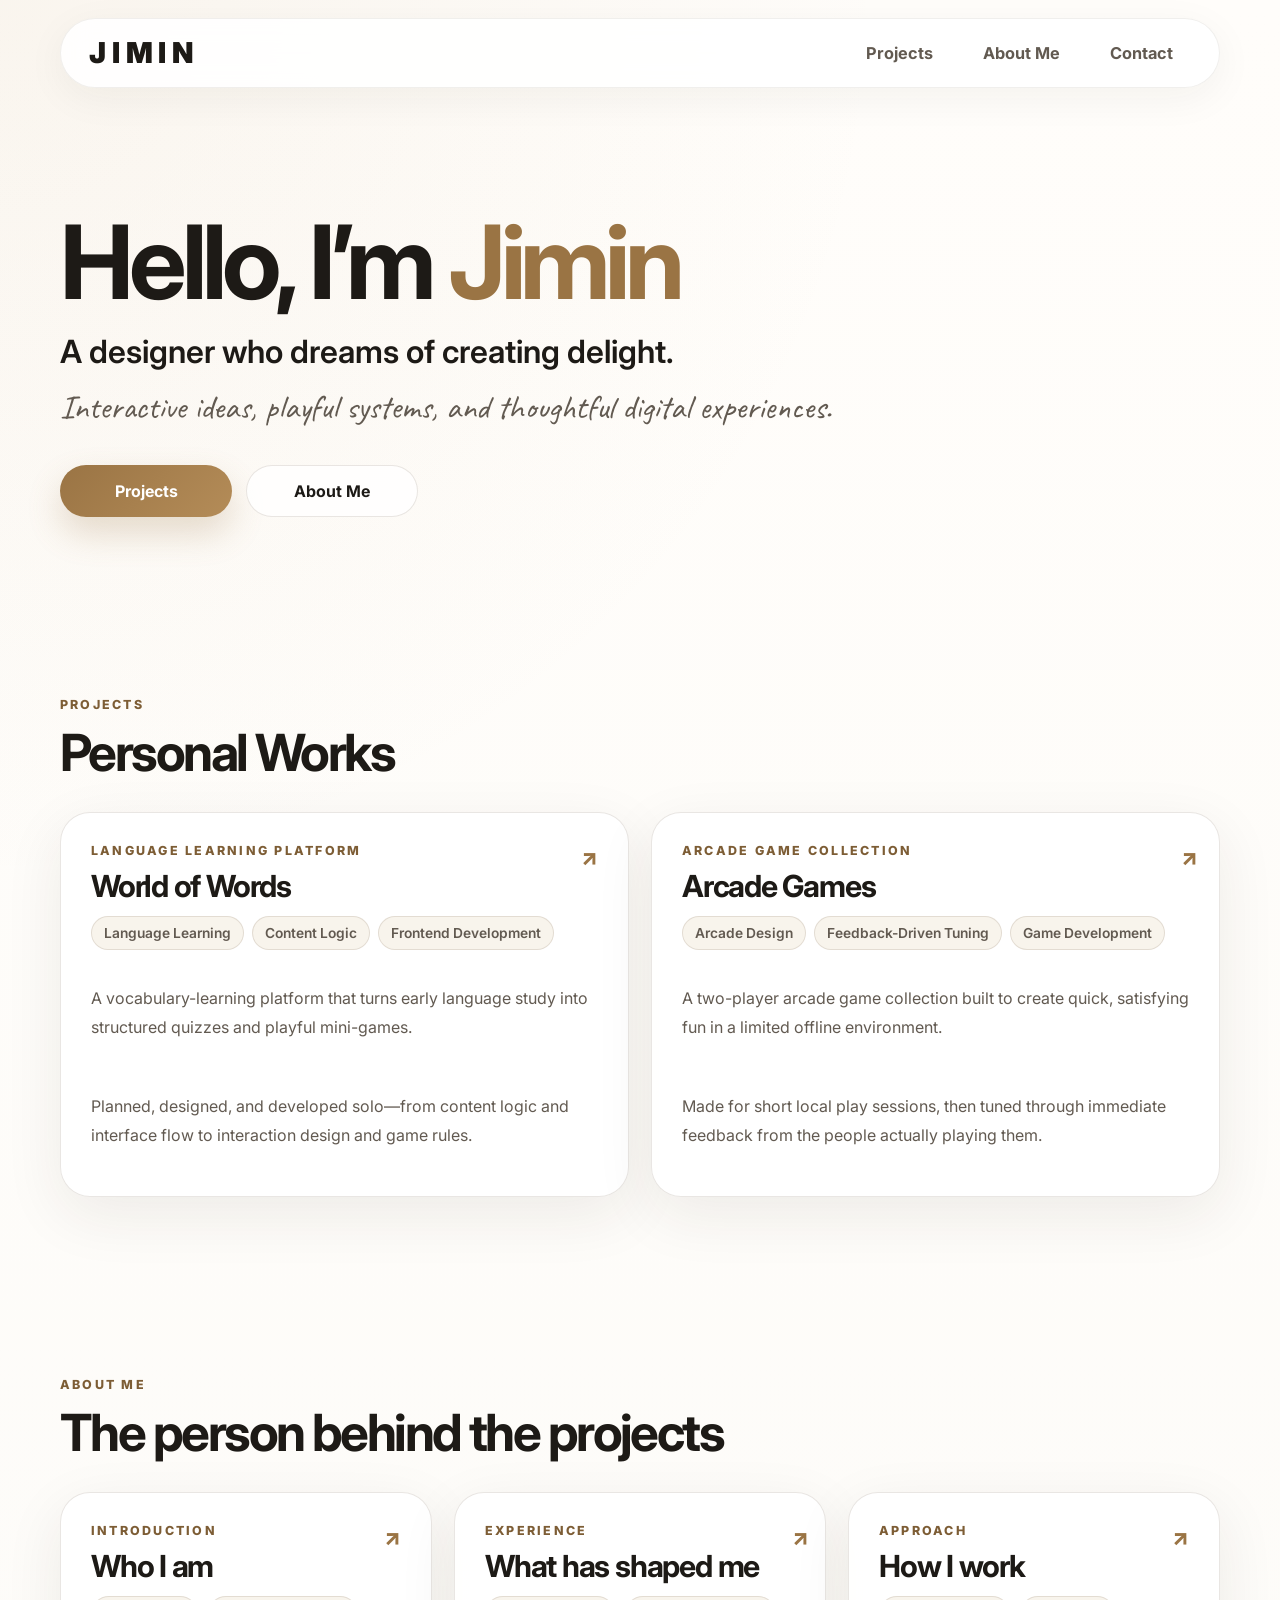
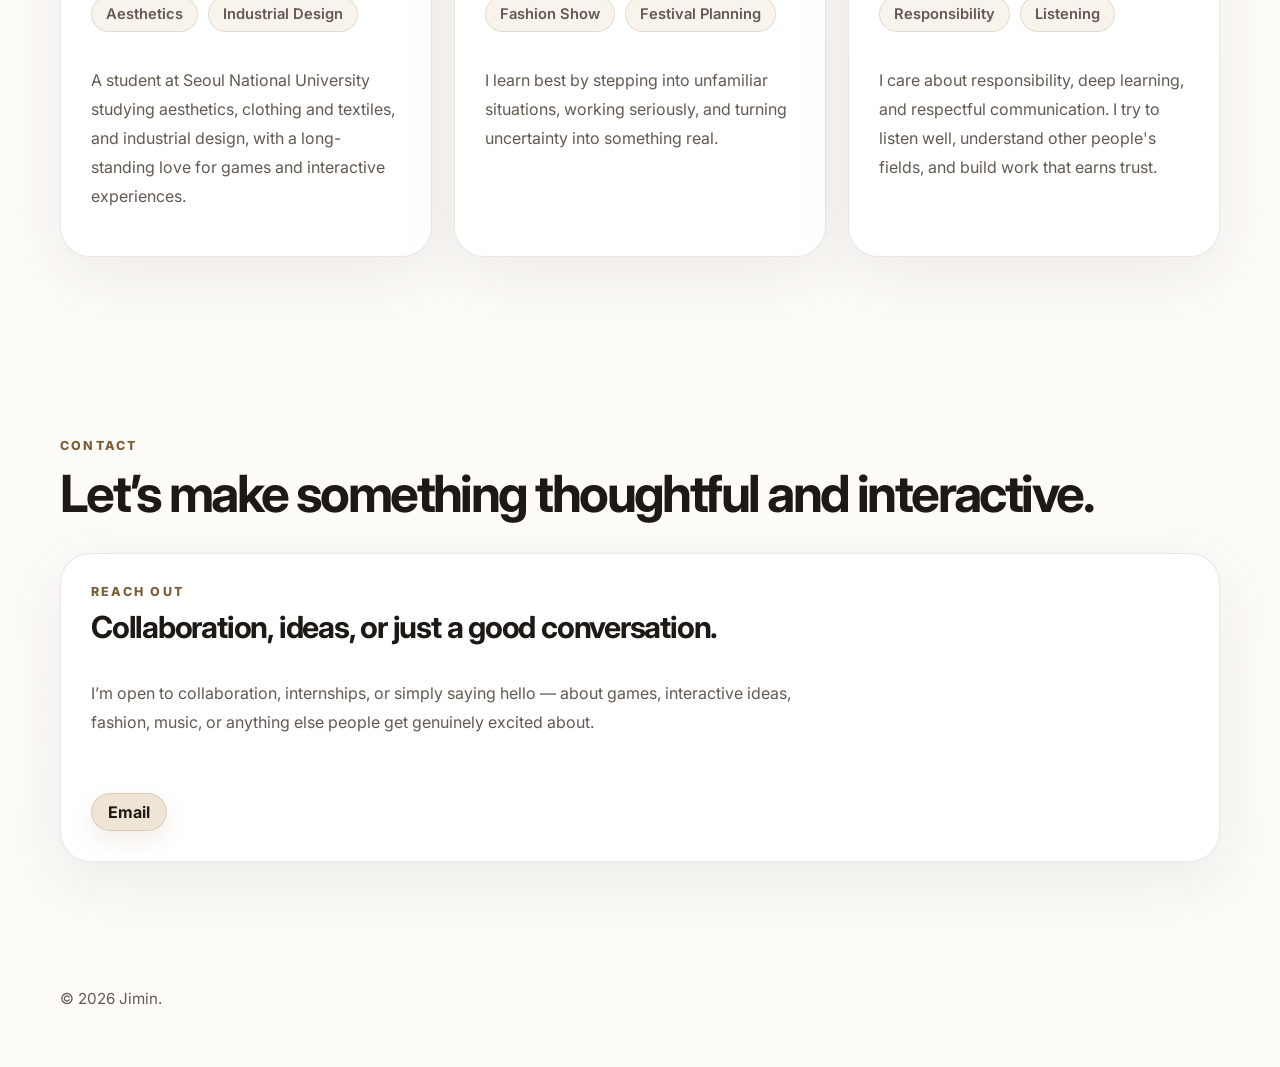
==== commit 867e213d: "contact fix" ====
--- a/index.html
+++ b/index.html
@@ -85,9 +85,6 @@
             <p class="project-copy">
               I’m open to collaboration, internships, or simply saying hello — about games, interactive ideas, fashion, music, or anything else people get genuinely excited about.
             </p>
-            <p class="project-caption">
-              Click the email bubble below and it will open directly in your mail app.
-            </p>
             <div class="contact-links">
               <a class="contact-chip" href="mailto:vejimil@snu.ac.kr" aria-label="Email Jimin">Email</a>
             </div>
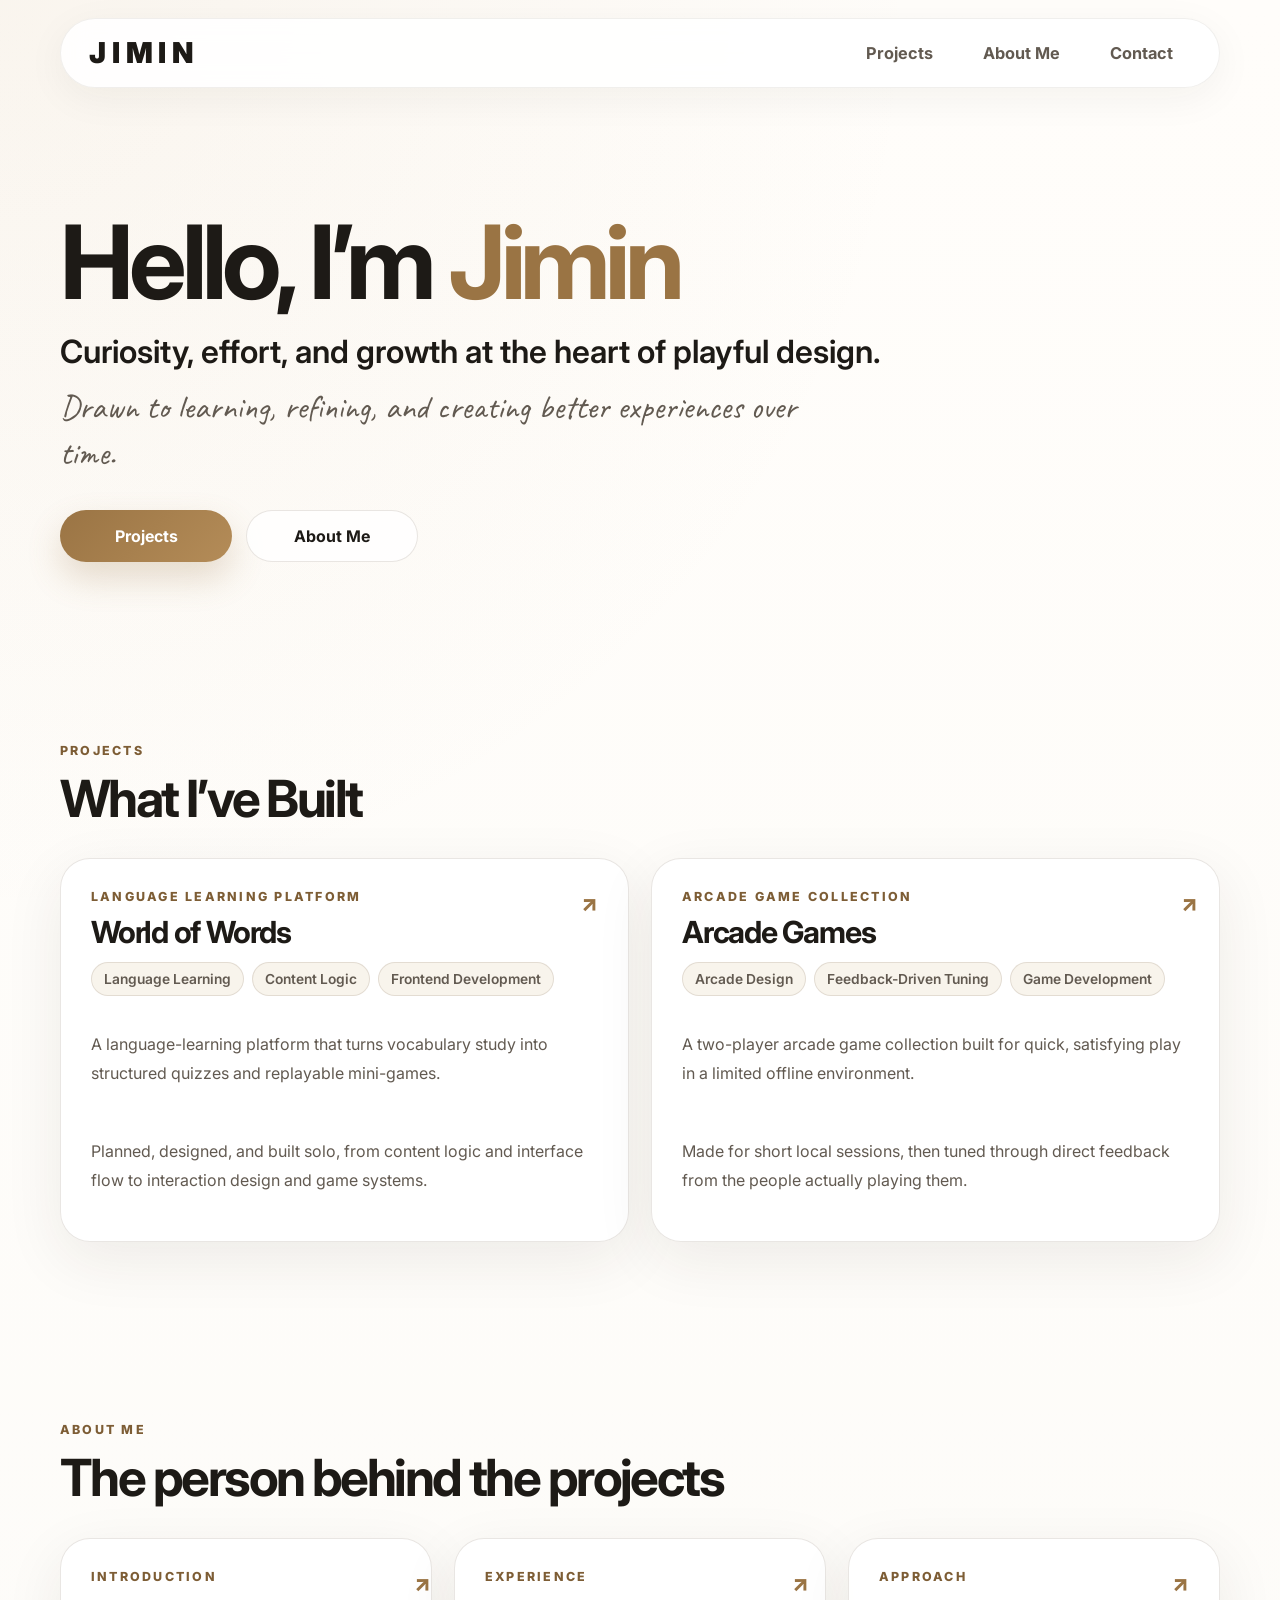
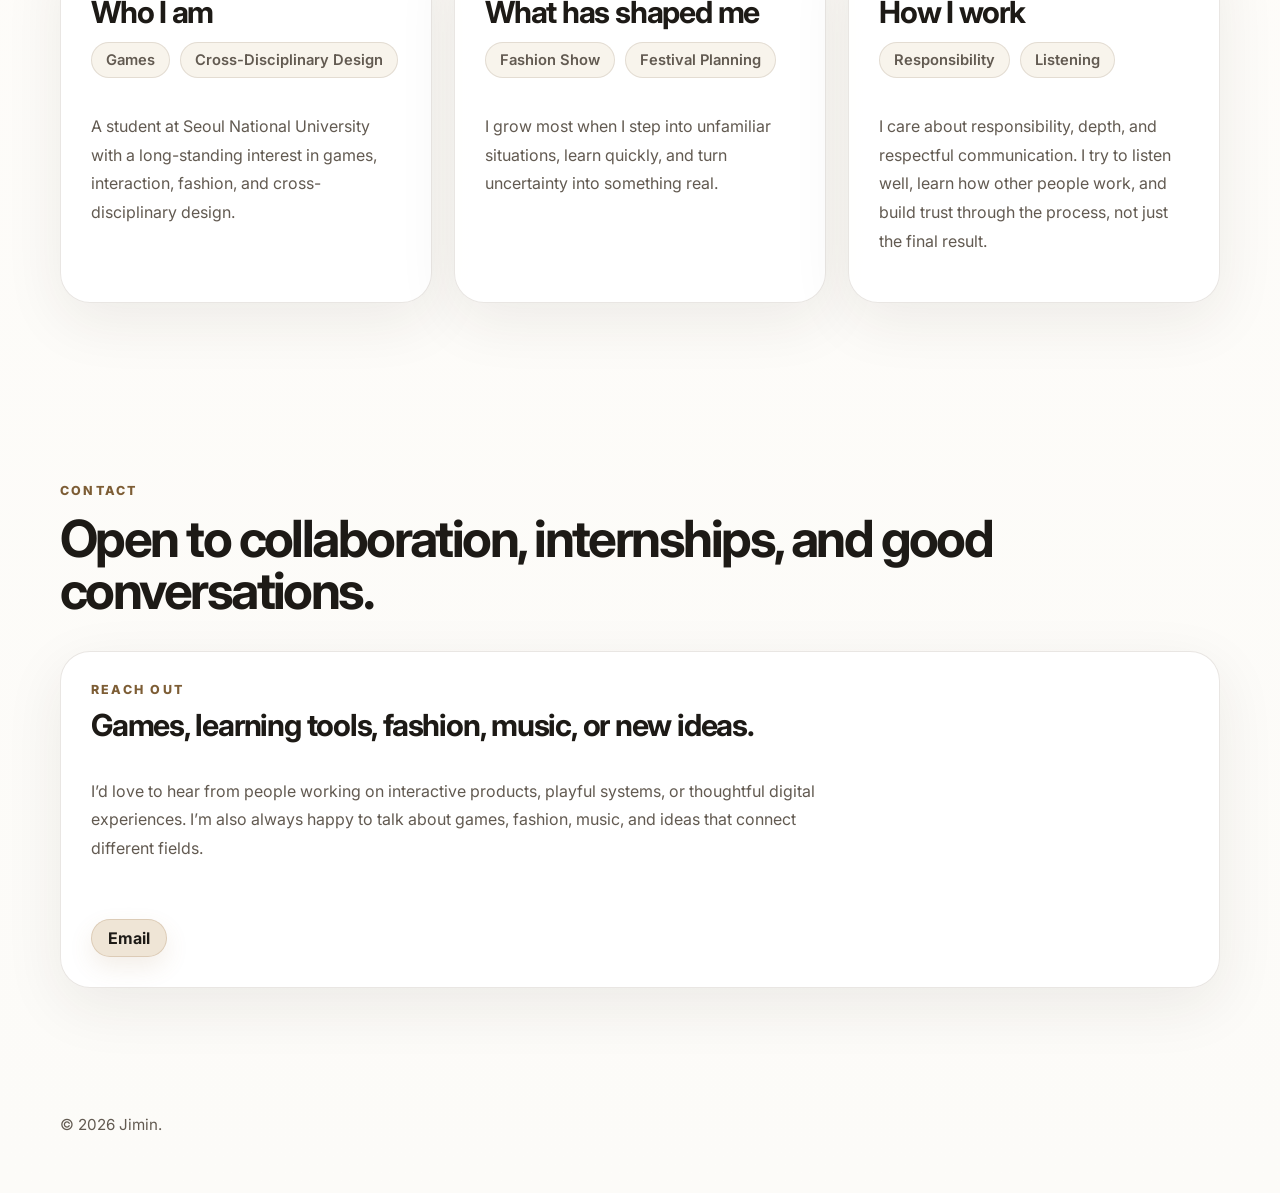
==== commit f54f0407: "내용 수정" ====
--- a/index.html
+++ b/index.html
@@ -34,8 +34,8 @@
     <main>
       <section class="hero section reveal">
         <h1>Hello, I’m <span class="name-accent">Jimin</span></h1>
-        <p class="hero-role">A designer who dreams of creating delight.</p>
-        <p class="hero-script">Interactive ideas, playful systems, and thoughtful digital experiences.</p>
+        <p class="hero-role">Curiosity, effort, and growth at the heart of playful design.</p>
+        <p class="hero-script">Drawn to learning, refining, and creating better experiences over time.</p>
 
         <div class="hero-actions">
           <a class="btn btn-primary" href="#projects">Projects</a>
@@ -47,7 +47,7 @@
         <div class="section-head compact-head">
           <div>
             <p class="section-label">PROJECTS</p>
-            <h2>Personal Works</h2>
+            <h2>What I’ve Built</h2>
           </div>
         </div>
 
@@ -70,7 +70,7 @@
         <div class="section-head compact-head">
           <div>
             <p class="section-label">CONTACT</p>
-            <h2>Let’s make something thoughtful and interactive.</h2>
+            <h2>Open to collaboration, internships, and good conversations.</h2>
           </div>
         </div>
 
@@ -79,11 +79,11 @@
             <div class="card-top">
               <div class="card-heading">
                 <span class="card-label">REACH OUT</span>
-                <h3>Collaboration, ideas, or just a good conversation.</h3>
+                <h3>Games, learning tools, fashion, music, or new ideas.</h3>
               </div>
             </div>
             <p class="project-copy">
-              I’m open to collaboration, internships, or simply saying hello — about games, interactive ideas, fashion, music, or anything else people get genuinely excited about.
+              I’d love to hear from people working on interactive products, playful systems, or thoughtful digital experiences. I’m also always happy to talk about games, fashion, music, and ideas that connect different fields.
             </p>
             <div class="contact-links">
               <a class="contact-chip" href="mailto:vejimil@snu.ac.kr" aria-label="Email Jimin">Email</a>
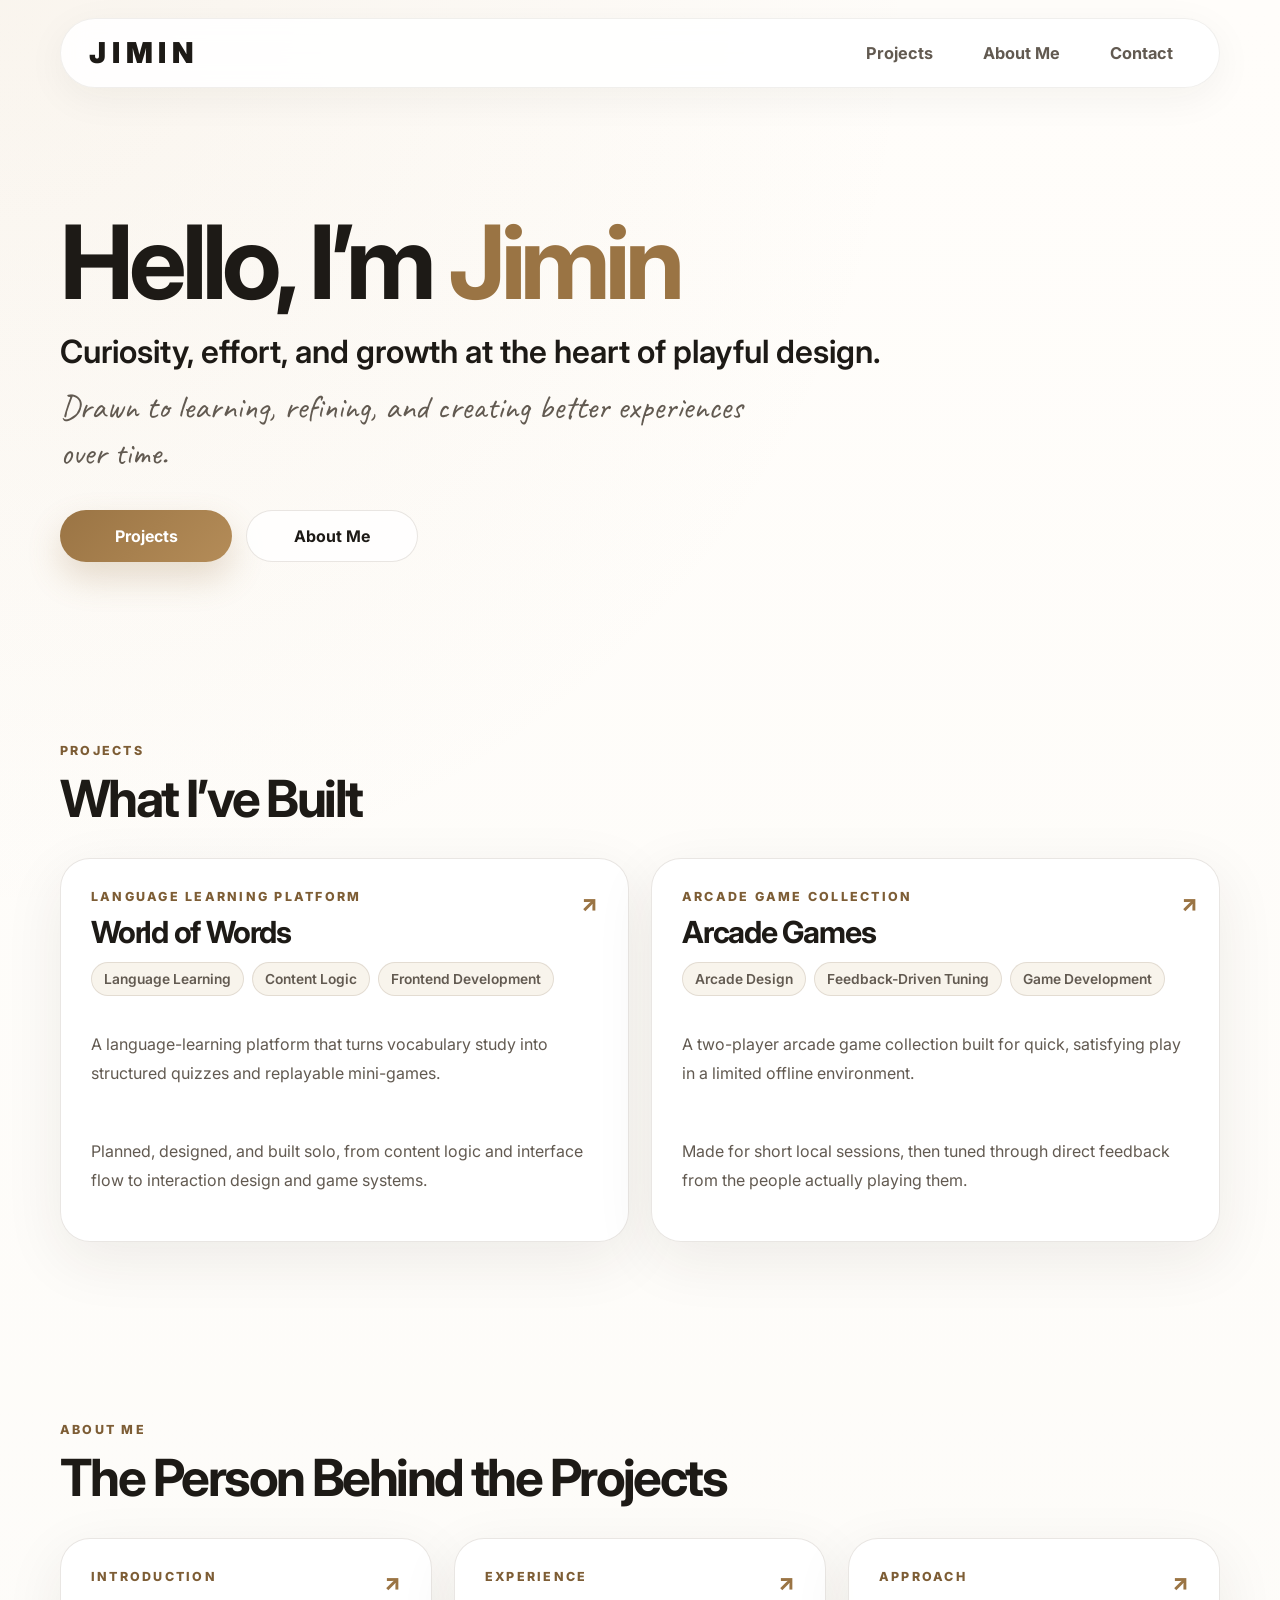
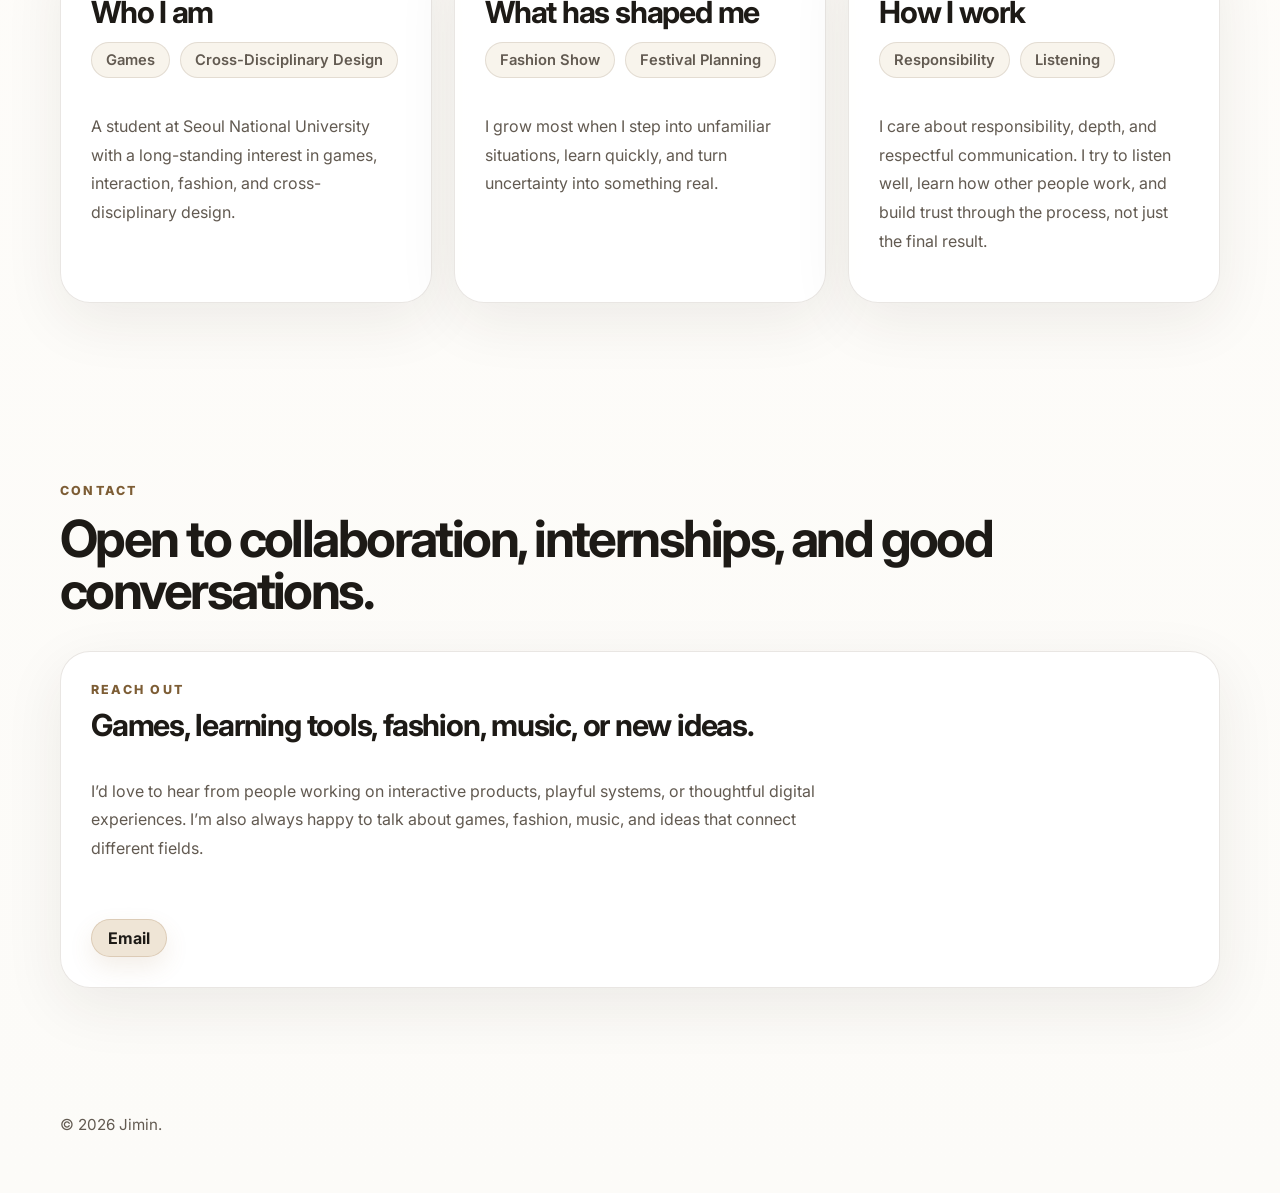
==== commit 928a8784: "UI fix" ====
--- a/index.html
+++ b/index.html
@@ -35,7 +35,7 @@
       <section class="hero section reveal">
         <h1>Hello, I’m <span class="name-accent">Jimin</span></h1>
         <p class="hero-role">Curiosity, effort, and growth at the heart of playful design.</p>
-        <p class="hero-script">Drawn to learning, refining, and creating better experiences over time.</p>
+        <p class="hero-script">Drawn to learning, refining, and creating better experiences <span class="no-break">over time.</span></p>
 
         <div class="hero-actions">
           <a class="btn btn-primary" href="#projects">Projects</a>
@@ -58,7 +58,7 @@
         <div class="section-head compact-head">
           <div>
             <p class="section-label">ABOUT ME</p>
-            <h2>The person behind the projects</h2>
+            <h2>The Person Behind the Projects</h2>
           </div>
         </div>
 
--- a/style.css
+++ b/style.css
@@ -196,6 +196,10 @@
   line-height: 1.35;
 }
 
+.no-break {
+  white-space: nowrap;
+}
+
 .hero-actions,
 .section-actions,
 .detail-actions {
@@ -298,6 +302,18 @@
 
 .about-card {
   min-height: 100%;
+}
+
+.about-card .card-top {
+  position: relative;
+  padding-right: 30px;
+}
+
+.about-card .card-arrow {
+  position: absolute;
+  top: 2px;
+  right: 0;
+  line-height: 1;
 }
 
 .card-top,
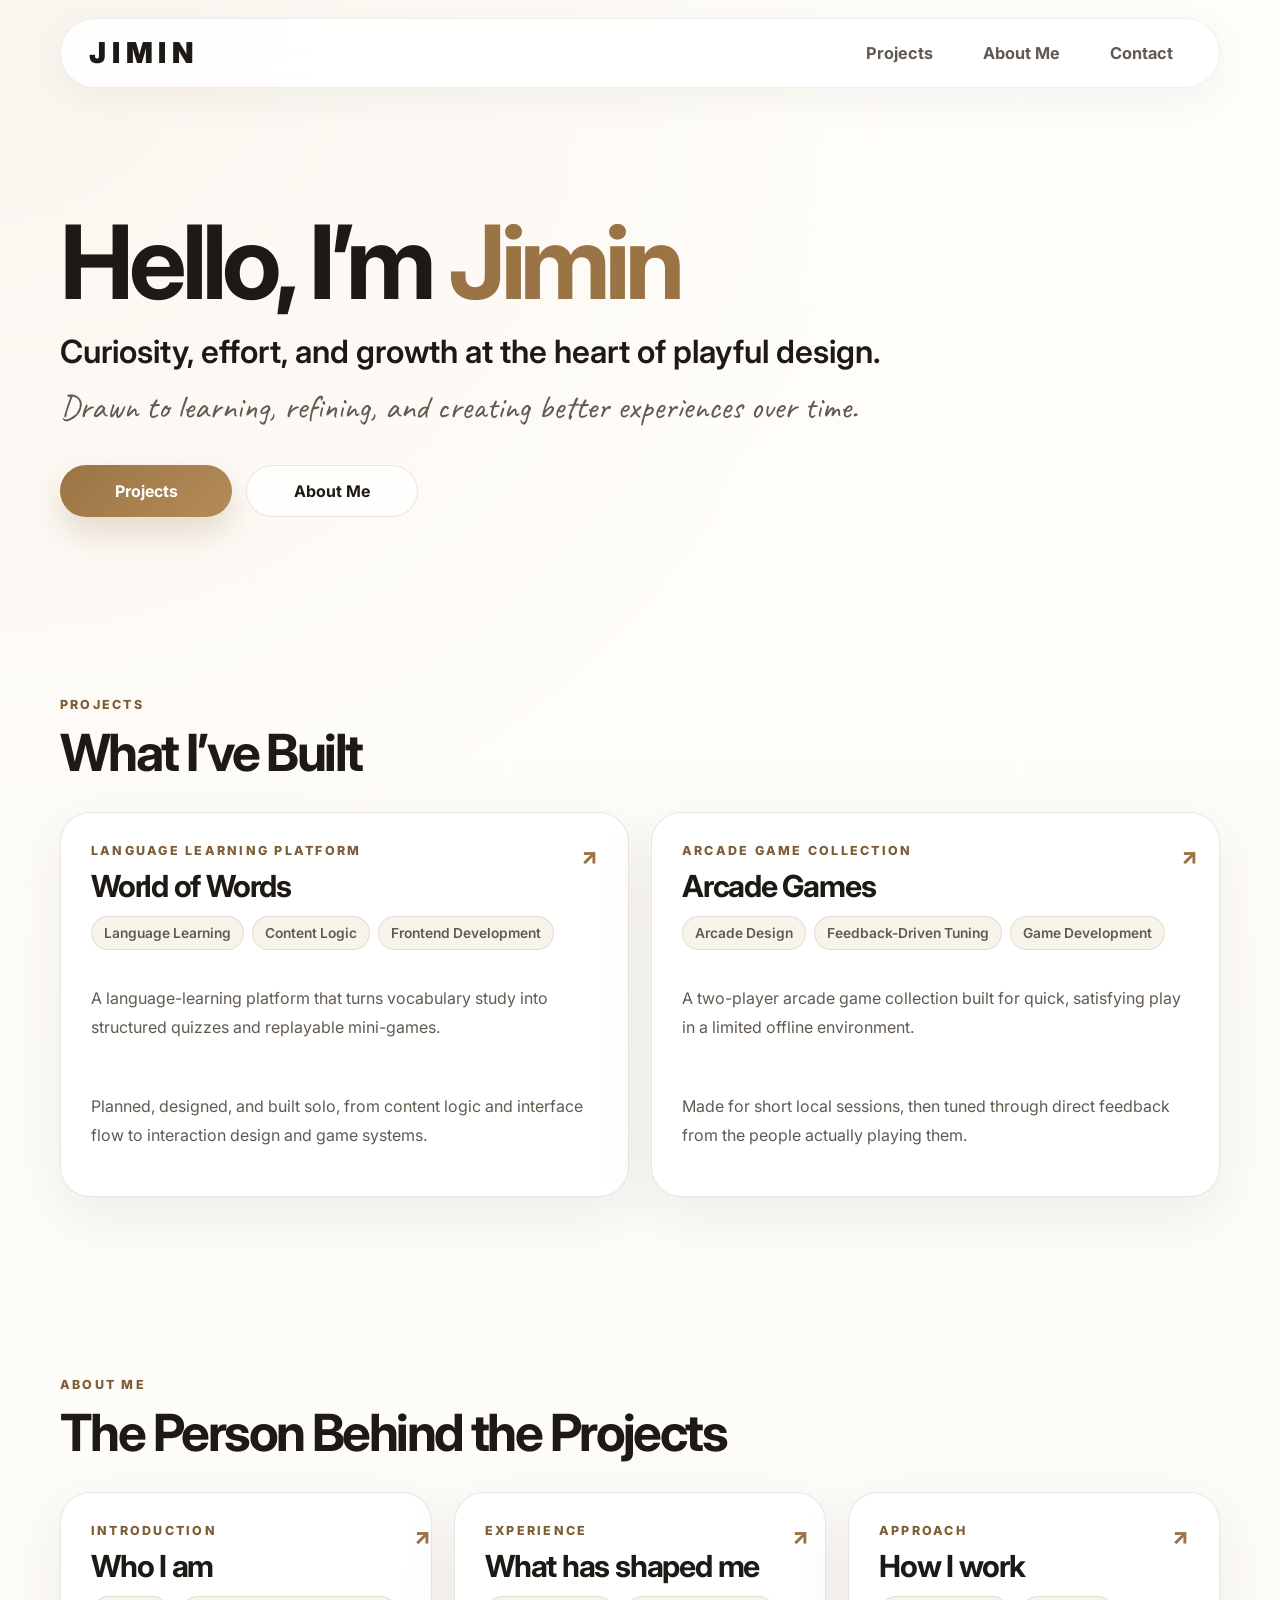
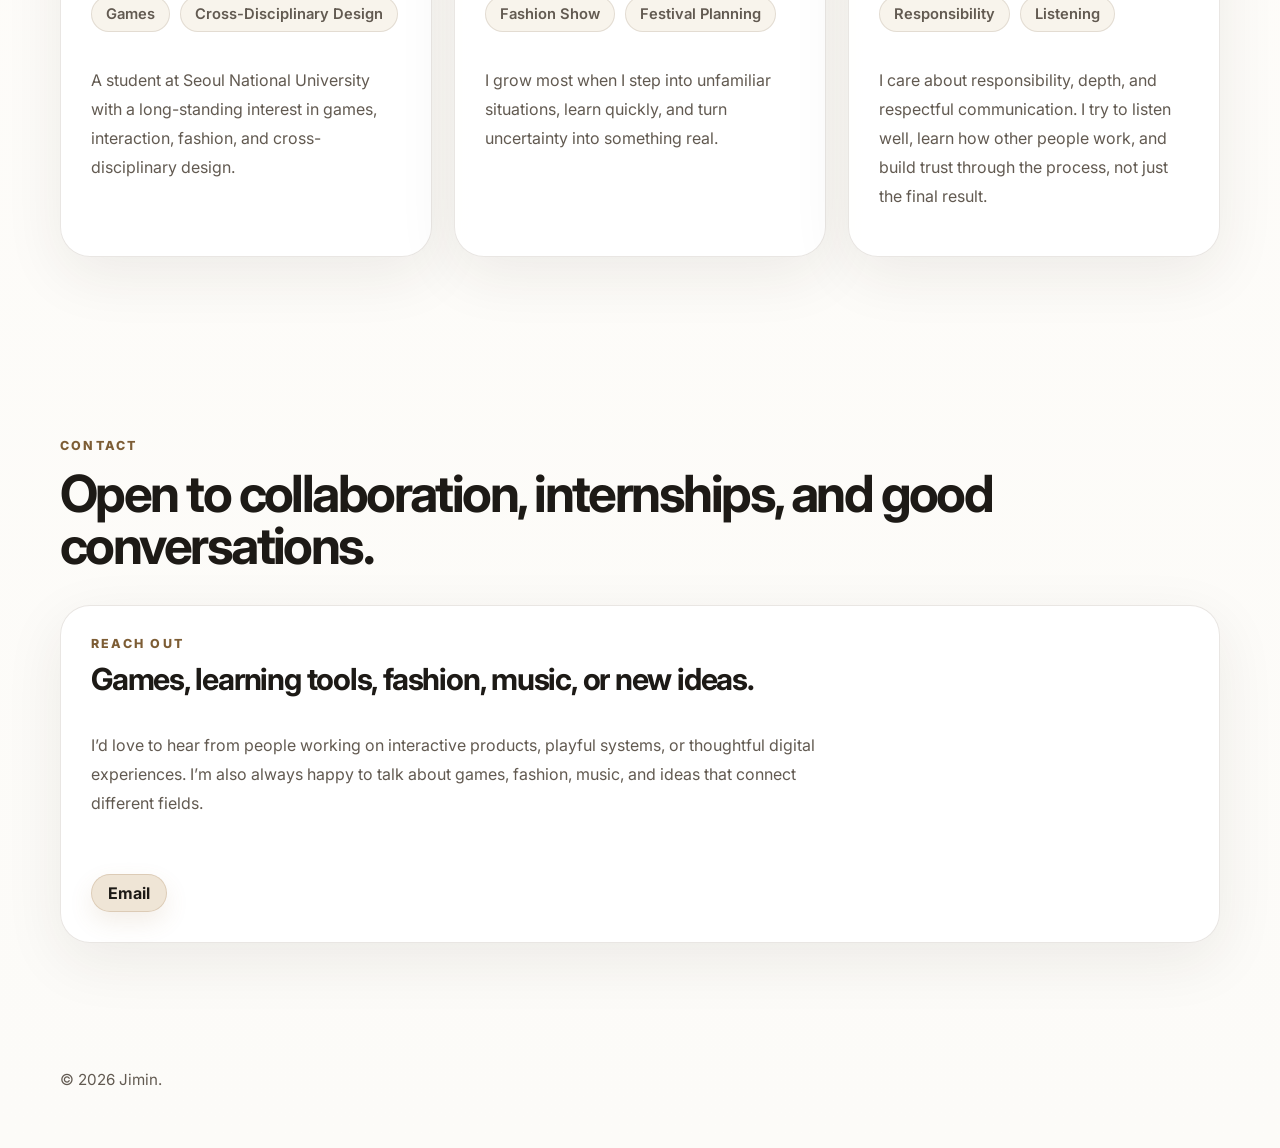
==== commit 25eea28f: "UI fix" ====
--- a/index.html
+++ b/index.html
@@ -35,7 +35,7 @@
       <section class="hero section reveal">
         <h1>Hello, I’m <span class="name-accent">Jimin</span></h1>
         <p class="hero-role">Curiosity, effort, and growth at the heart of playful design.</p>
-        <p class="hero-script">Drawn to learning, refining, and creating better experiences <span class="no-break">over time.</span></p>
+        <p class="hero-script">Drawn to learning, refining, and creating better experiences <span class="no-break">over time</span>.</p>
 
         <div class="hero-actions">
           <a class="btn btn-primary" href="#projects">Projects</a>
--- a/style.css
+++ b/style.css
@@ -188,7 +188,7 @@
 }
 
 .hero-script {
-  max-width: 780px;
+  max-width: 840px;
   margin: 14px 0 0;
   color: var(--muted);
   font-family: "Caveat", cursive;
@@ -304,18 +304,6 @@
   min-height: 100%;
 }
 
-.about-card .card-top {
-  position: relative;
-  padding-right: 30px;
-}
-
-.about-card .card-arrow {
-  position: absolute;
-  top: 2px;
-  right: 0;
-  line-height: 1;
-}
-
 .card-top,
 .preview-card-top {
   display: flex;
@@ -346,9 +334,12 @@
 
 .card-arrow {
   flex-shrink: 0;
+  align-self: flex-start;
+  margin-top: 2px;
   color: var(--accent);
   font-size: 1.4rem;
   font-weight: 800;
+  line-height: 1;
 }
 
 .project-meta,
@@ -431,6 +422,14 @@
   margin-top: 18px;
 }
 
+.detail-preview-block .about-preview {
+  margin-top: 18px;
+}
+
+.about-preview-detail {
+  grid-template-columns: repeat(3, minmax(0, 1fr));
+}
+
 .contact-section {
   padding-bottom: 112px;
 }
@@ -924,6 +923,10 @@
   font-weight: 800;
 }
 
+.about-preview-detail .project-copy {
+  margin-bottom: 0;
+}
+
 @media (max-width: 980px) {
   .game-layout {
     grid-template-columns: 1fr;
